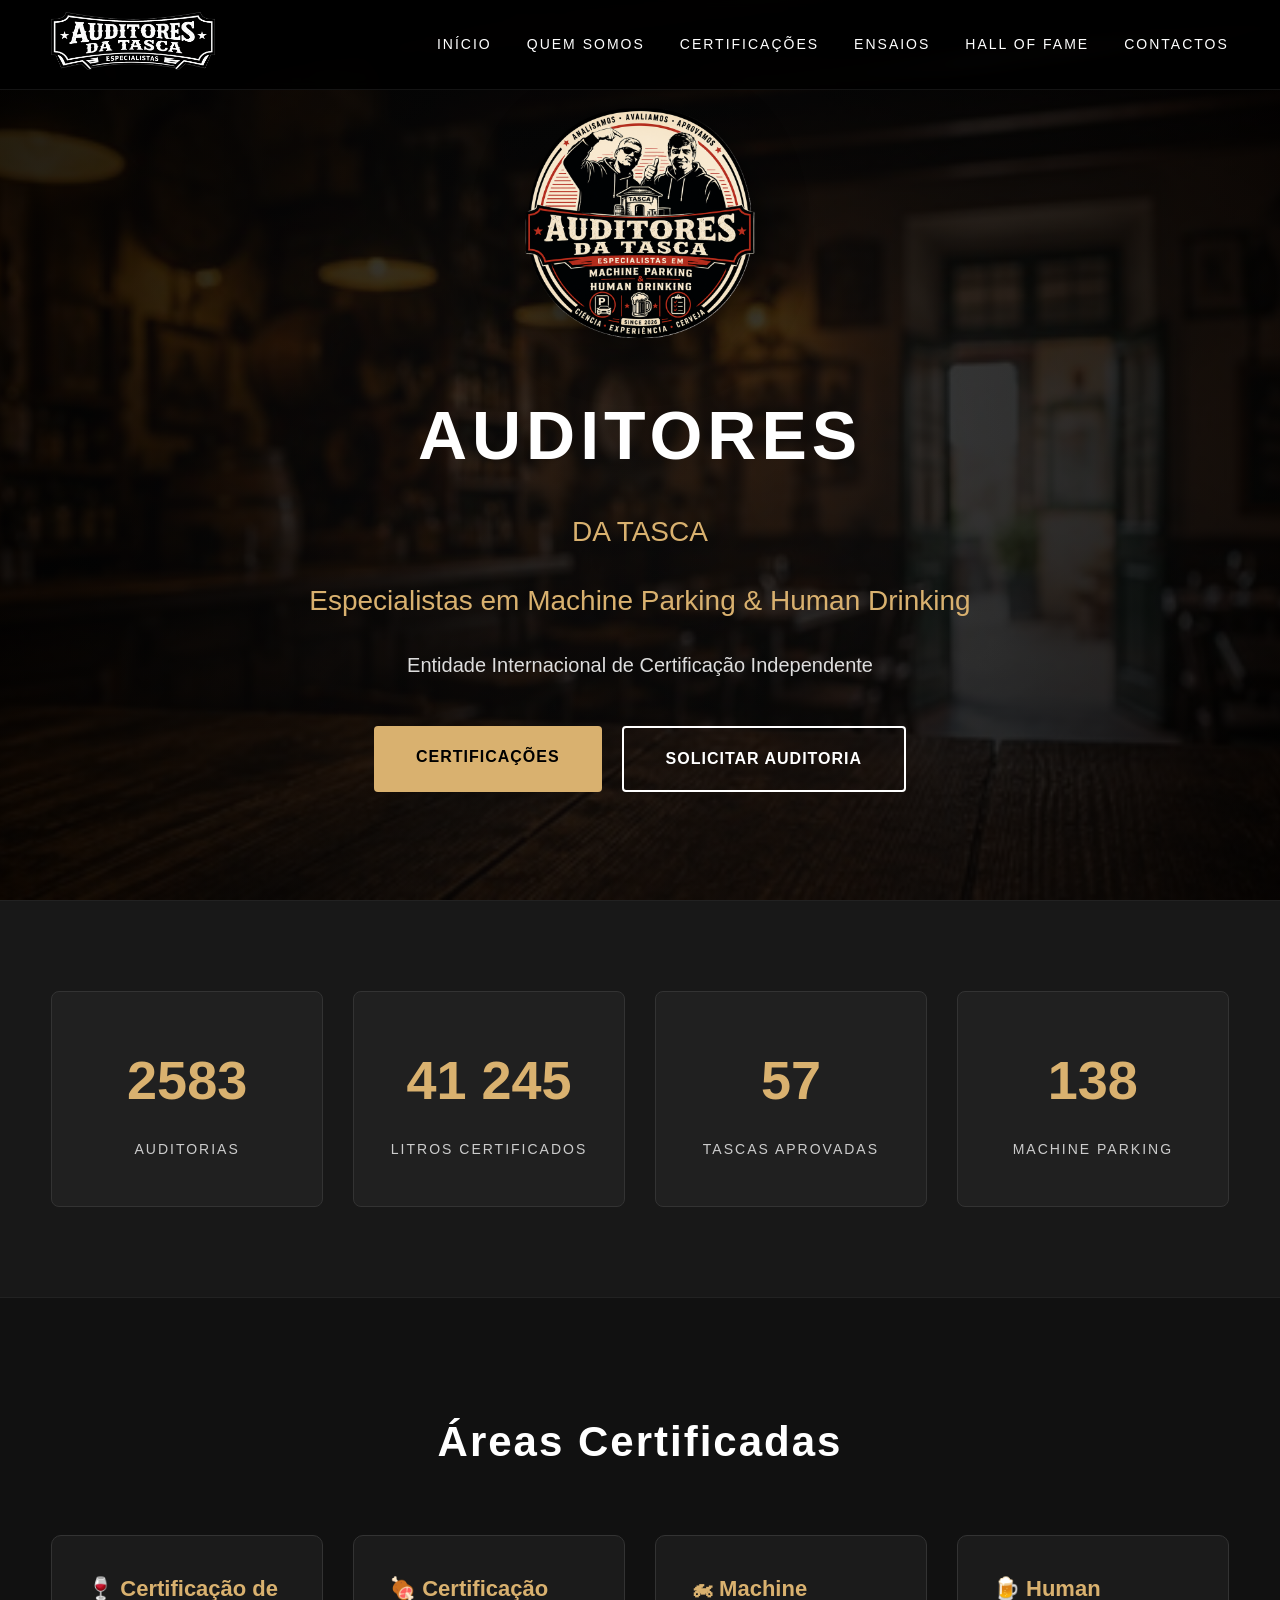
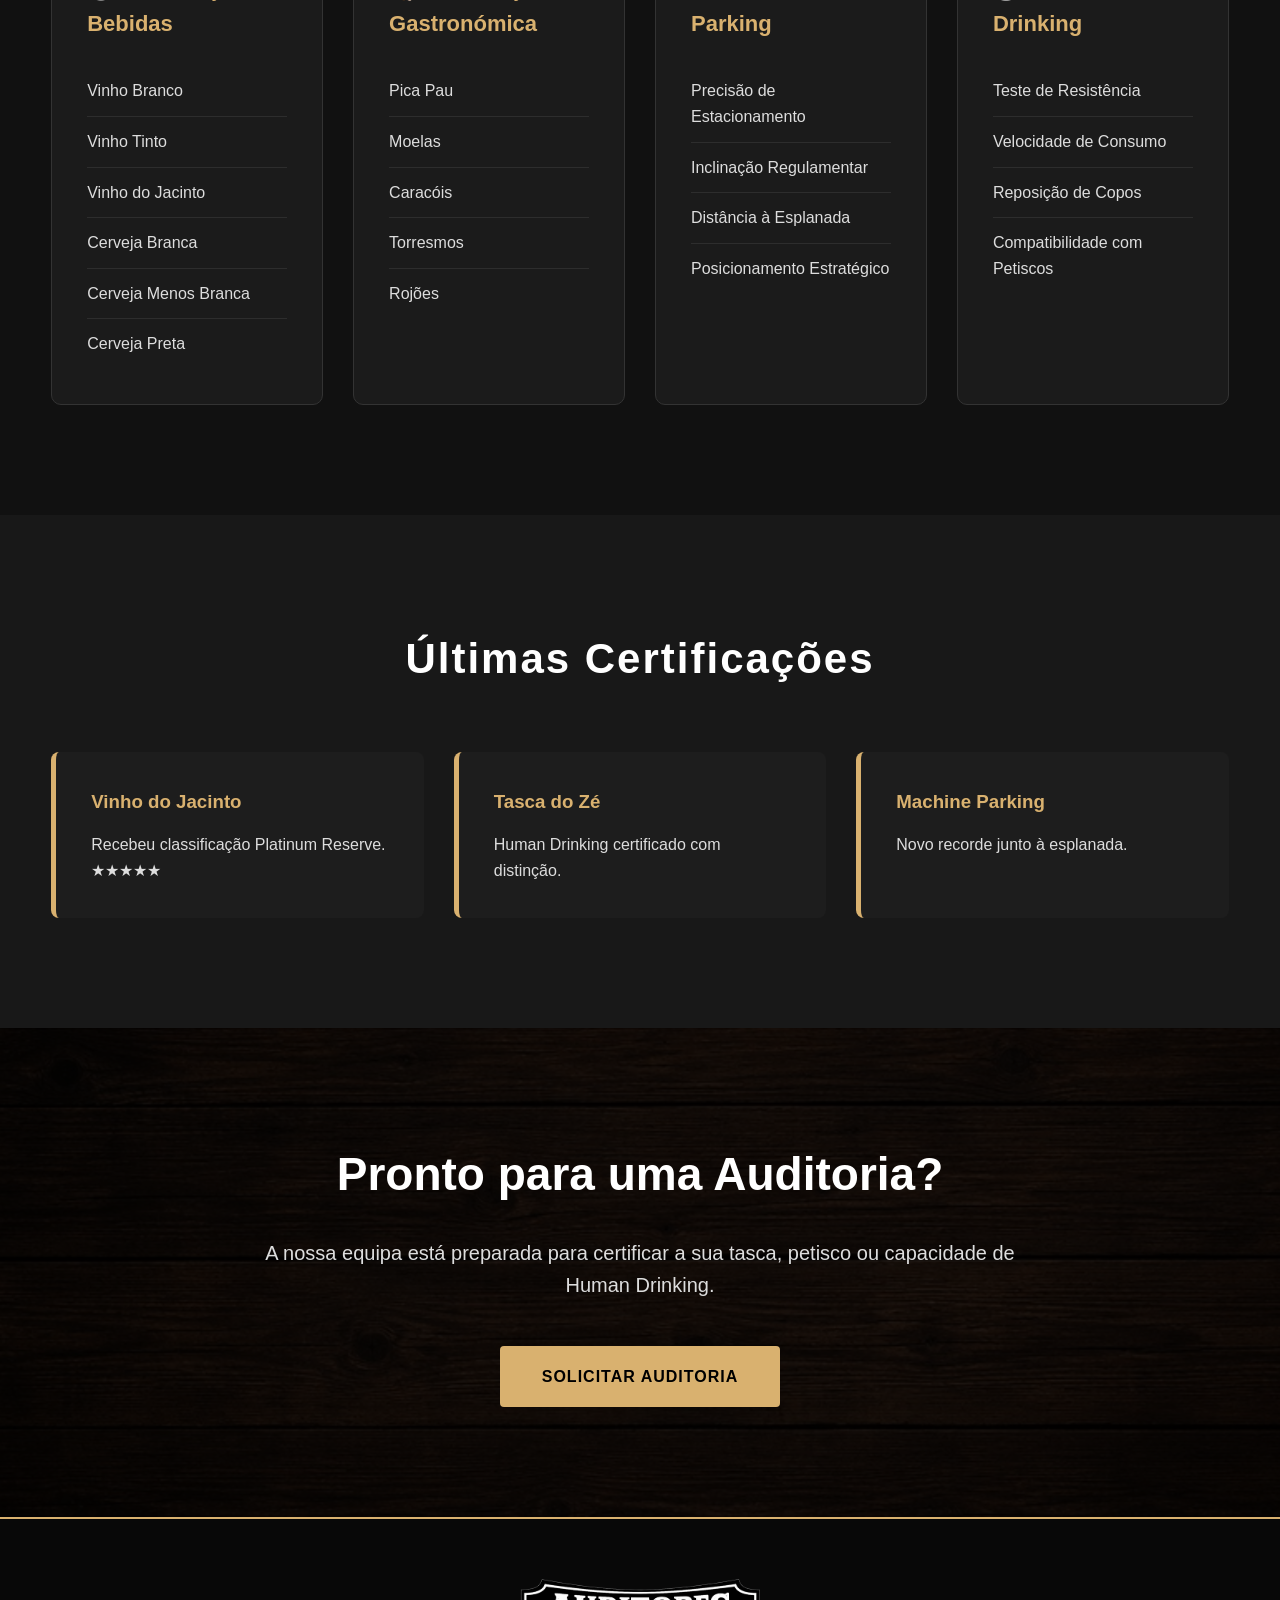
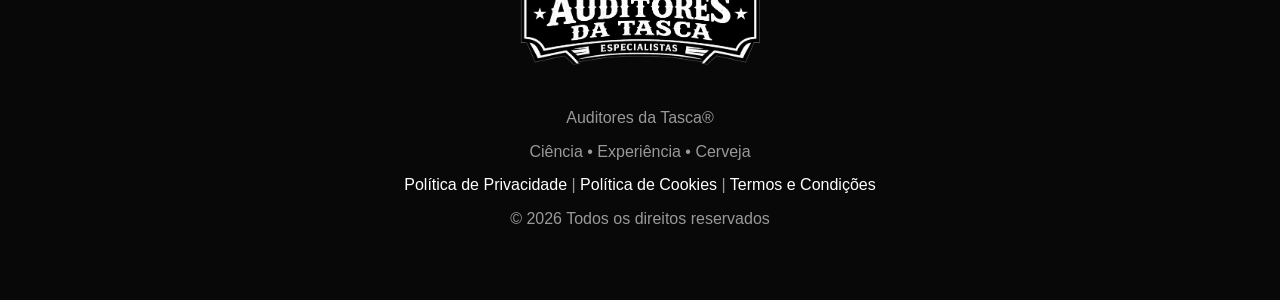
==== index.html @ bfa21367 "Update index.html" ====
<!DOCTYPE html>
<html lang="pt-PT">

<head>

    <meta charset="UTF-8">
    <meta name="viewport" content="width=device-width, initial-scale=1.0">

    <title>Auditores da Tasca</title>

    <meta name="description" content="Entidade Internacional de Certificação especializada em Machine Parking e Human Drinking.">
    <link rel="icon" href="favicon.ico" type="image/x-icon">
    <link rel="stylesheet" href="assets/css/style.css">

</head>

<body>

<header>

    <div class="container">

        <a href="index.html" class="brand">
            <img src="assets/img/logo-horizontal.png" alt="Auditores da Tasca">
        </a>

        <nav>

            <a href="index.html">Início</a>
            <a href="quem-somos.html">Quem Somos</a>
            <a href="certificacoes.html">Certificações</a>
            <a href="ensaios.html">Ensaios</a>
            <a href="hall-of-fame.html">Hall of Fame</a>
            <a href="contactos.html">Contactos</a>

        </nav>

    </div>

</header>


<section class="hero">

    <div class="hero-overlay"></div>

    <div class="hero-content">

        <img src="assets/img/logo-circular.png" class="hero-logo" alt="Logo">

        <h1>AUDITORES</h1>
        <h2>DA TASCA</h2>

        <h2>Especialistas em Machine Parking & Human Drinking</h2>

        <p>

            Entidade Internacional de Certificação Independente

        </p>

        <div class="buttons">

            <a href="certificacoes.html" class="btn">
                Certificações
            </a>

            <a href="contactos.html" class="btn btn-outline">
                Solicitar Auditoria
            </a>

        </div>

    </div>

</section>



<section class="stats">

<div class="container">

<div class="stat">

<span class="counter" data-target="18452">0</span>

<p>Auditorias</p>

</div>

<div class="stat">

<span class="counter" data-target="294611">0</span>

<p>Litros Certificados</p>

</div>

<div class="stat">

<span class="counter" data-target="412">0</span>

<p>Tascas Aprovadas</p>

</div>

<div class="stat">

<span class="counter" data-target="987">0</span>

<p>Machine Parking</p>

</div>

</div>

</section>



<section class="section">

<div class="container">

<h2>Áreas Certificadas</h2>

<div class="cards">

<div class="card">

<h3>🍷 Certificação de Bebidas</h3>

<ul>

<li>Vinho Branco</li>
<li>Vinho Tinto</li>
<li>Vinho do Jacinto</li>
<li>Cerveja Branca</li>
<li>Cerveja Menos Branca</li>
<li>Cerveja Preta</li>

</ul>

</div>

<div class="card">

<h3>🍖 Certificação Gastronómica</h3>

<ul>

<li>Pica Pau</li>
<li>Moelas</li>
<li>Caracóis</li>
<li>Torresmos</li>
<li>Rojões</li>

</ul>

</div>

<div class="card">

<h3>🏍 Machine Parking</h3>

<ul>

<li>Precisão de Estacionamento</li>
<li>Inclinação Regulamentar</li>
<li>Distância à Esplanada</li>
<li>Posicionamento Estratégico</li>

</ul>

</div>

<div class="card">

<h3>🍺 Human Drinking</h3>

<ul>

<li>Teste de Resistência</li>
<li>Velocidade de Consumo</li>
<li>Reposição de Copos</li>
<li>Compatibilidade com Petiscos</li>

</ul>

</div>

</div>

</div>

</section>



<section class="section dark">

<div class="container">

<h2>Últimas Certificações</h2>

<div class="news">

<div>

<h3>Vinho do Jacinto</h3>

<p>

Recebeu classificação Platinum Reserve.

★★★★★

</p>

</div>

<div>

<h3>Tasca do Zé</h3>

<p>

Human Drinking certificado com distinção.

</p>

</div>

<div>

<h3>Machine Parking</h3>

<p>

Novo recorde junto à esplanada.

</p>

</div>

</div>

</div>

</section>



<section class="cta">

<div class="container">

<h2>

Pronto para uma Auditoria?

</h2>

<p>

A nossa equipa está preparada para certificar a sua tasca, petisco ou capacidade de Human Drinking.

</p>

<a href="contactos.html" class="btn">

Solicitar Auditoria

</a>

</div>

</section>



<footer>

<div class="container">

<img src="assets/img/logo-horizontal.png" alt="Logo">

<p>

Auditores da Tasca®

</p>

<p>

Ciência • Experiência • Cerveja

</p>

<p>
<a href="privacidade.html">Política de Privacidade</a> |
<a href="cookies.html">Política de Cookies</a> |
<a href="termos.html">Termos e Condições</a>
</p>
    
<p>

© 2026 Todos os direitos reservados

</p>

</div>

</footer>
    


<script src="assets/js/main.js"></script>

</body>

</html>
---- assets/css/style.css ----
/* =====================================================
   AUDITORES DA TASCA
   STYLE.CSS
===================================================== */

/* ---------- RESET ---------- */

*{
    margin:0;
    padding:0;
    box-sizing:border-box;
}

html{
    scroll-behavior:smooth;
}

body{

    font-family:Arial, Helvetica, sans-serif;

    background:#111;

    color:#ffffff;

    line-height:1.6;

    overflow-x:hidden;

}

/* ---------- CORES ---------- */

:root{

    --black:#0f0f0f;
    --black2:#181818;
    --black3:#222;

    --white:#ffffff;

    --gold:#d9b16f;

    --grey:#999;

    --border:#333;

}

/* ---------- CONTAINER ---------- */

.container{

    width:92%;

    max-width:1350px;

    margin:auto;

}

/* ---------- LINKS ---------- */

a{

    color:white;

    text-decoration:none;

}

/* ---------- HEADER ---------- */

header{

    position:fixed;

    top:0;

    left:0;

    width:100%;

    height:90px;

    z-index:999;

    background:rgba(0,0,0,.88);

    backdrop-filter:blur(6px);

    border-bottom:1px solid rgba(255,255,255,.08);

    transition:.35s;

}

header.scrolled{

    background:#000;

    height:78px;

    box-shadow:0 10px 30px rgba(0,0,0,.45);

}

header .container{

    display:flex;

    justify-content:space-between;

    align-items:center;

    height:100%;

}

/* ---------- LOGO ---------- */

.brand img{

    height:58px;

    transition:.3s;

}

.brand img:hover{

    transform:scale(1.03);

}

/* ---------- MENU ---------- */

nav{

    display:flex;

    gap:35px;

}

nav a{

    font-size:14px;

    letter-spacing:2px;

    text-transform:uppercase;

    color:white;

    transition:.3s;

    position:relative;

}

nav a::after{

    content:"";

    position:absolute;

    bottom:-8px;

    left:0;

    width:0;

    height:2px;

    background:var(--gold);

    transition:.3s;

}

nav a:hover{

    color:var(--gold);

}

nav a:hover::after{

    width:100%;

}

/* ---------- HERO ---------- */

.hero{

    position:relative;

    height:100vh;

    display:flex;

    justify-content:center;

    align-items:center;

    text-align:center;

    background:

    linear-gradient(rgba(0,0,0,.75),rgba(0,0,0,.80)),

    url("../img/hero.jpg");

    background-size:cover;

    background-position:center;

}

.hero-overlay{

    position:absolute;

    inset:0;

    background:

    radial-gradient(circle at center,

    rgba(255,255,255,.04),

    rgba(0,0,0,.45));

}

.hero-content{

    position:relative;

    z-index:5;

    width:90%;

    max-width:900px;

}

.hero-logo{

    width:230px;

    margin-bottom:35px;

    filter:drop-shadow(0 10px 25px rgba(0,0,0,.5));

}

.hero h1{

    font-size:68px;

    font-weight:900;

    letter-spacing:5px;

    margin-bottom:20px;

}

.hero h2{

    color:var(--gold);

    font-weight:300;

    font-size:28px;

    margin-bottom:25px;

}

.hero p{

    color:#ddd;

    font-size:20px;

    margin-bottom:45px;

}

/* ---------- BOTÕES ---------- */

.buttons{

    display:flex;

    justify-content:center;

    gap:20px;

    flex-wrap:wrap;

}

.btn{

    display:inline-block;

    padding:18px 42px;

    border-radius:4px;

    background:var(--gold);

    color:black;

    font-weight:bold;

    letter-spacing:1px;

    text-transform:uppercase;

    transition:.3s;

}

.btn:hover{

    transform:translateY(-4px);

    box-shadow:0 12px 25px rgba(0,0,0,.35);

}

.btn-outline{

    background:transparent;

    color:white;

    border:2px solid white;

}

.btn-outline:hover{

    background:white;

    color:black;

}

/* ---------- SECÇÕES ---------- */

.section{

    padding:110px 0;

}

.section h2{

    text-align:center;

    font-size:42px;

    margin-bottom:60px;

    letter-spacing:2px;

}

.dark{

    background:var(--black2);

}
/* =====================================================
   ESTATÍSTICAS
===================================================== */

.stats{

    background:#181818;

    padding:90px 0;

    border-top:1px solid #222;

    border-bottom:1px solid #222;

}

.stats .container{

    display:grid;

    grid-template-columns:repeat(4,1fr);

    gap:30px;

}

.stat{

    background:#202020;

    border:1px solid #333;

    padding:45px 20px;

    text-align:center;

    border-radius:8px;

    transition:.35s;

}

.stat:hover{

    transform:translateY(-8px);

    border-color:var(--gold);

    box-shadow:0 15px 35px rgba(0,0,0,.35);

}

.counter{

    display:block;

    font-size:54px;

    font-weight:bold;

    color:var(--gold);

    margin-bottom:15px;

}

.stat p{

    text-transform:uppercase;

    letter-spacing:2px;

    color:#ccc;

    font-size:14px;

}

/* =====================================================
   CARDS
===================================================== */

.cards{

    display:grid;

    grid-template-columns:repeat(4,1fr);

    gap:30px;

}

.card{

    background:#1b1b1b;

    border:1px solid #333;

    border-radius:10px;

    padding:35px;

    transition:.35s;

}

.card:hover{

    transform:translateY(-10px);

    border-color:var(--gold);

    box-shadow:0 20px 40px rgba(0,0,0,.4);

}

.card h3{

    color:var(--gold);

    margin-bottom:25px;

    font-size:22px;

}

.card ul{

    list-style:none;

}

.card li{

    padding:12px 0;

    border-bottom:1px solid #2d2d2d;

    color:#ddd;

}

.card li:last-child{

    border:none;

}

/* =====================================================
   NOTÍCIAS
===================================================== */

.news{

    display:grid;

    grid-template-columns:repeat(3,1fr);

    gap:30px;

}

.news div{

    background:#1d1d1d;

    padding:35px;

    border-left:5px solid var(--gold);

    border-radius:8px;

    transition:.35s;

}

.news div:hover{

    transform:translateY(-8px);

    background:#242424;

}

.news h3{

    margin-bottom:15px;

    color:var(--gold);

}

.news p{

    color:#ddd;

}

/* =====================================================
   CTA
===================================================== */

.cta{

    padding:110px 0;

    text-align:center;

    background:

    linear-gradient(rgba(0,0,0,.82),rgba(0,0,0,.82)),

    url("../img/wood.jpg");

    background-size:cover;

    background-position:center;

}

.cta h2{

    font-size:46px;

    margin-bottom:25px;

}

.cta p{

    max-width:750px;

    margin:auto;

    margin-bottom:45px;

    color:#ddd;

    font-size:20px;

}

/* =====================================================
   FOOTER
===================================================== */

footer{

    background:#080808;

    border-top:2px solid var(--gold);

    padding:60px 0;

    text-align:center;

}

footer img{

    width:240px;

    margin-bottom:25px;

}

footer p{

    color:#999;

    margin:8px 0;

}

/* =====================================================
   PEQUENAS ANIMAÇÕES
===================================================== */

.card,
.stat,
.news div{

    opacity:0;

    transform:translateY(40px);

    transition:all .8s ease;

}

.card.show,
.stat.show,
.news div.show{

    opacity:1;

    transform:translateY(0);

}
/* =====================================================
   RESPONSIVE
===================================================== */

@media (max-width:1200px){

.cards{

grid-template-columns:repeat(2,1fr);

}

.news{

grid-template-columns:repeat(2,1fr);

}

.stats .container{

grid-template-columns:repeat(2,1fr);

}

.hero h1{

font-size:54px;

}

}

@media (max-width:900px){

header{

height:80px;

}

header .container{

flex-direction:column;

justify-content:center;

padding:15px 0;

}

nav{

margin-top:15px;

gap:18px;

flex-wrap:wrap;

justify-content:center;

}

.hero{

padding:120px 20px 80px;

height:auto;

min-height:100vh;

}

.hero-logo{

width:180px;

}

.hero h1{

font-size:42px;

letter-spacing:2px;

}

.hero h2{

font-size:20px;

}

.hero p{

font-size:18px;

}

.section{

padding:70px 0;

}

.section h2{

font-size:32px;

}

}

@media (max-width:700px){

.cards{

grid-template-columns:1fr;

}

.news{

grid-template-columns:1fr;

}

.stats .container{

grid-template-columns:1fr;

}

.buttons{

flex-direction:column;

align-items:center;

}

.btn{

width:280px;

text-align:center;

}

footer img{

width:180px;

}

}

@media (max-width:500px){

.hero-logo{

width:150px;

}

.hero h1{

font-size:34px;

}

.hero h2{

font-size:18px;

}

.hero p{

font-size:16px;

}

nav a{

font-size:12px;

letter-spacing:1px;

}

}

/* =====================================================
   SCROLLBAR
===================================================== */

::-webkit-scrollbar{

width:10px;

}

::-webkit-scrollbar-track{

background:#111;

}

::-webkit-scrollbar-thumb{

background:var(--gold);

border-radius:20px;

}

/* =====================================================
   SELEÇÃO DE TEXTO
===================================================== */

::selection{

background:var(--gold);

color:#000;

}

/* =====================================================
   BOTÃO VOLTAR AO TOPO
===================================================== */

#backToTop{

position:fixed;

right:25px;

bottom:25px;

width:55px;

height:55px;

border:none;

border-radius:50%;

background:var(--gold);

color:#000;

font-size:22px;

cursor:pointer;

display:none;

z-index:9999;

transition:.3s;

}

#backToTop:hover{

transform:translateY(-5px);

box-shadow:0 10px 25px rgba(0,0,0,.4);

}

#backToTop.show{

display:block;

}

/* =====================================================
   TABELAS
===================================================== */

table{

width:100%;

border-collapse:collapse;

margin-top:30px;

}

table th{

background:var(--gold);

color:#000;

padding:15px;

text-transform:uppercase;

}

table td{

padding:15px;

border-bottom:1px solid #333;

background:#1a1a1a;

}

table tr:hover td{

background:#222;

}

/* =====================================================
   BADGES
===================================================== */

.badge{

display:inline-block;

padding:6px 12px;

border-radius:20px;

background:var(--gold);

color:#000;

font-size:12px;

font-weight:bold;

text-transform:uppercase;

letter-spacing:1px;

}

/* =====================================================
   HALL OF FAME
===================================================== */

.member{

background:#1c1c1c;

border:1px solid #333;

border-radius:10px;

padding:30px;

text-align:center;

transition:.35s;

}

.member:hover{

border-color:var(--gold);

transform:translateY(-8px);

}

.member img{

width:130px;

height:130px;

border-radius:50%;

margin-bottom:20px;

border:3px solid var(--gold);

}

.member h3{

margin-bottom:10px;

color:var(--gold);

}

/* =====================================================
   CERTIFICADOS
===================================================== */

.certificate{

background:#fff;

color:#000;

padding:60px;

border:10px solid #d9b16f;

max-width:900px;

margin:auto;

}

.certificate h1{

font-size:42px;

text-align:center;

margin-bottom:40px;

}

.certificate p{

font-size:18px;

margin:15px 0;

}

.certificate hr{

margin:30px 0;

}

/* =====================================================
   PRINT
===================================================== */

@media print{

header,
footer,
.btn,
#backToTop{

display:none;

}

body{

background:#fff;

}

.certificate{

border:none;

padding:20px;

}

}
form{

max-width:900px;
margin:auto;

}

label{

display:block;
margin-bottom:8px;
font-weight:bold;
color:var(--gold);

}

input,
select,
textarea{

width:100%;
padding:15px;
margin-bottom:20px;

background:#1a1a1a;

border:1px solid #444;

color:white;

border-radius:8px;

font-size:16px;

transition:.3s;

}

input:focus,
select:focus,
textarea:focus{

outline:none;

border-color:var(--gold);

box-shadow:0 0 10px rgba(214,181,107,.3);

}

button{

border:none;

cursor:pointer;

}

/* ===========================
   CONSENTIMENTO RGPD
   =========================== */

.consentimento-rgpd{

margin:25px 0;

padding:15px;

background:#1d1d1d;

border:1px solid #444;

border-left:4px solid var(--gold);

border-radius:8px;

font-size:14px;

line-height:1.6;

}

.consentimento-rgpd label{

display:flex;

align-items:flex-start;

gap:10px;

cursor:pointer;

}

.consentimento-rgpd input{

width:auto;

margin-top:4px;

}

.consentimento-rgpd a{

color:var(--gold);

font-weight:bold;

text-decoration:none;

}

.consentimento-rgpd a:hover{

text-decoration:underline;

}
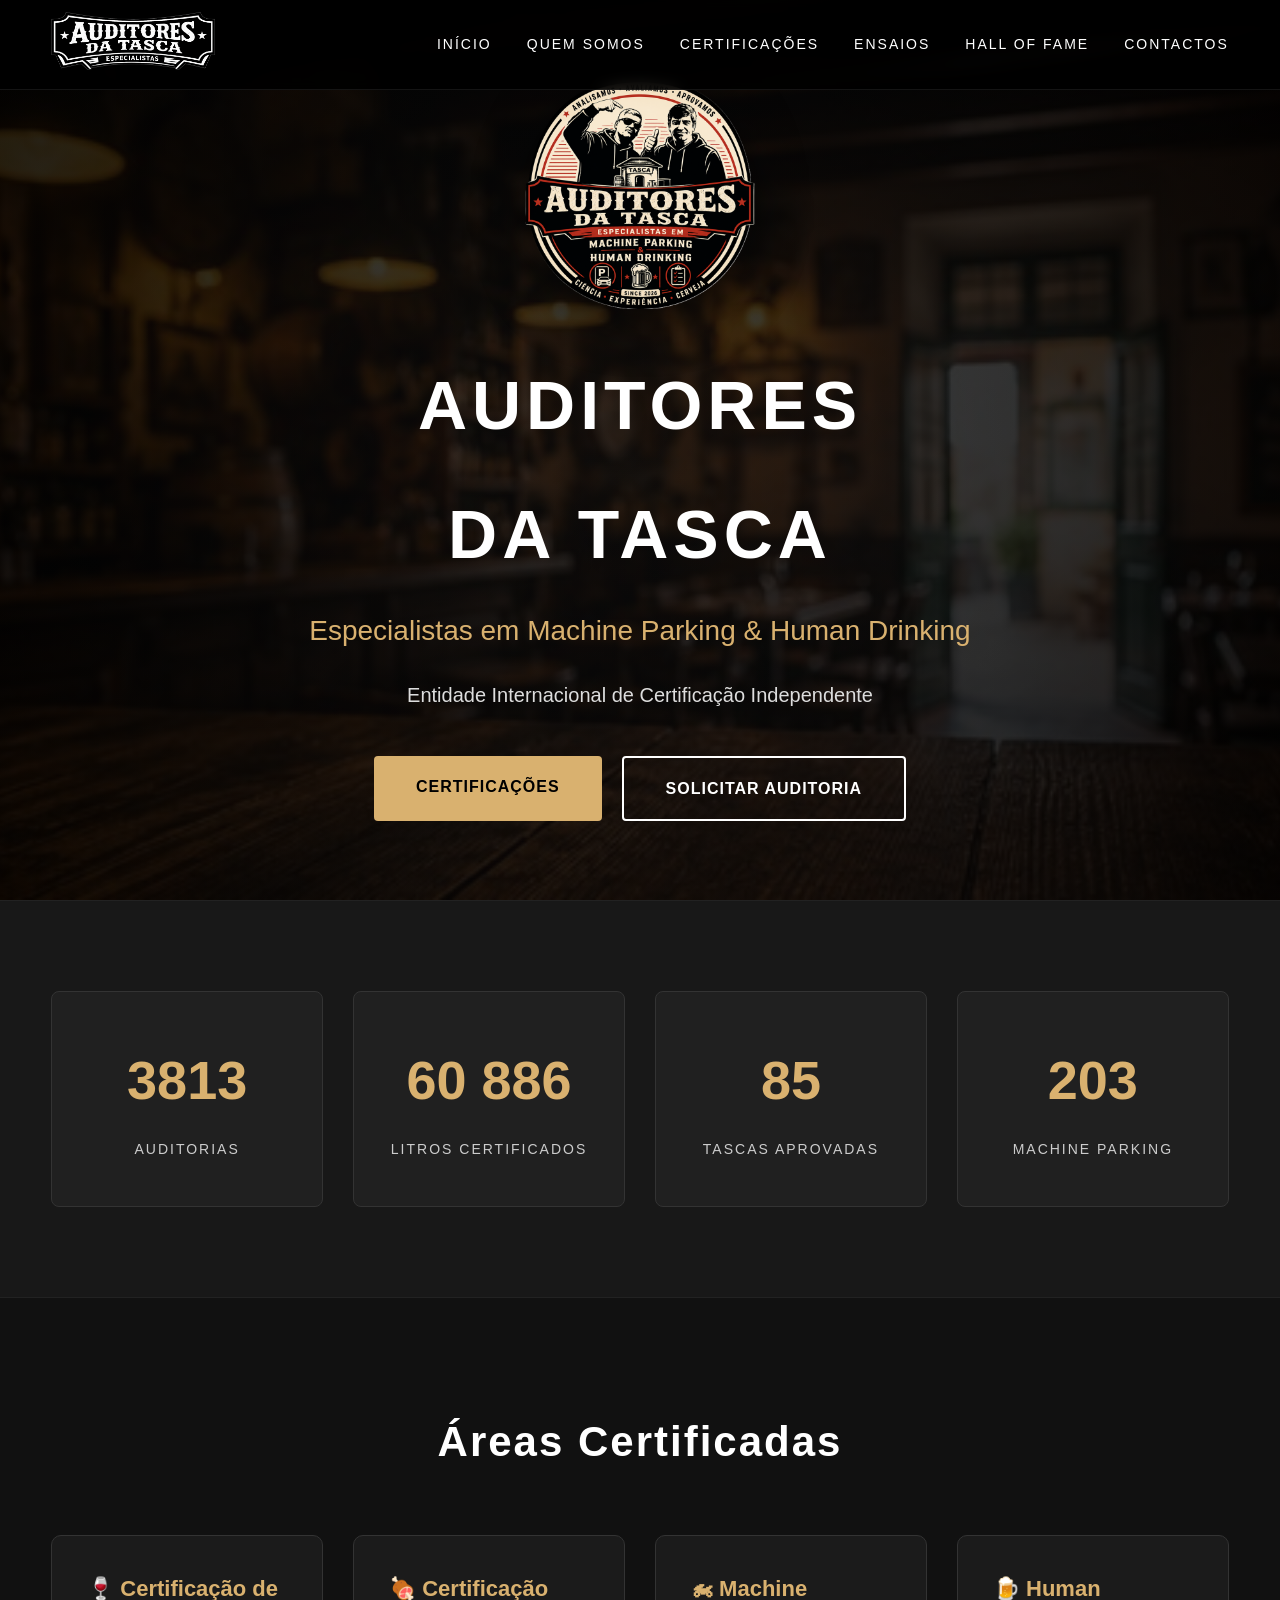
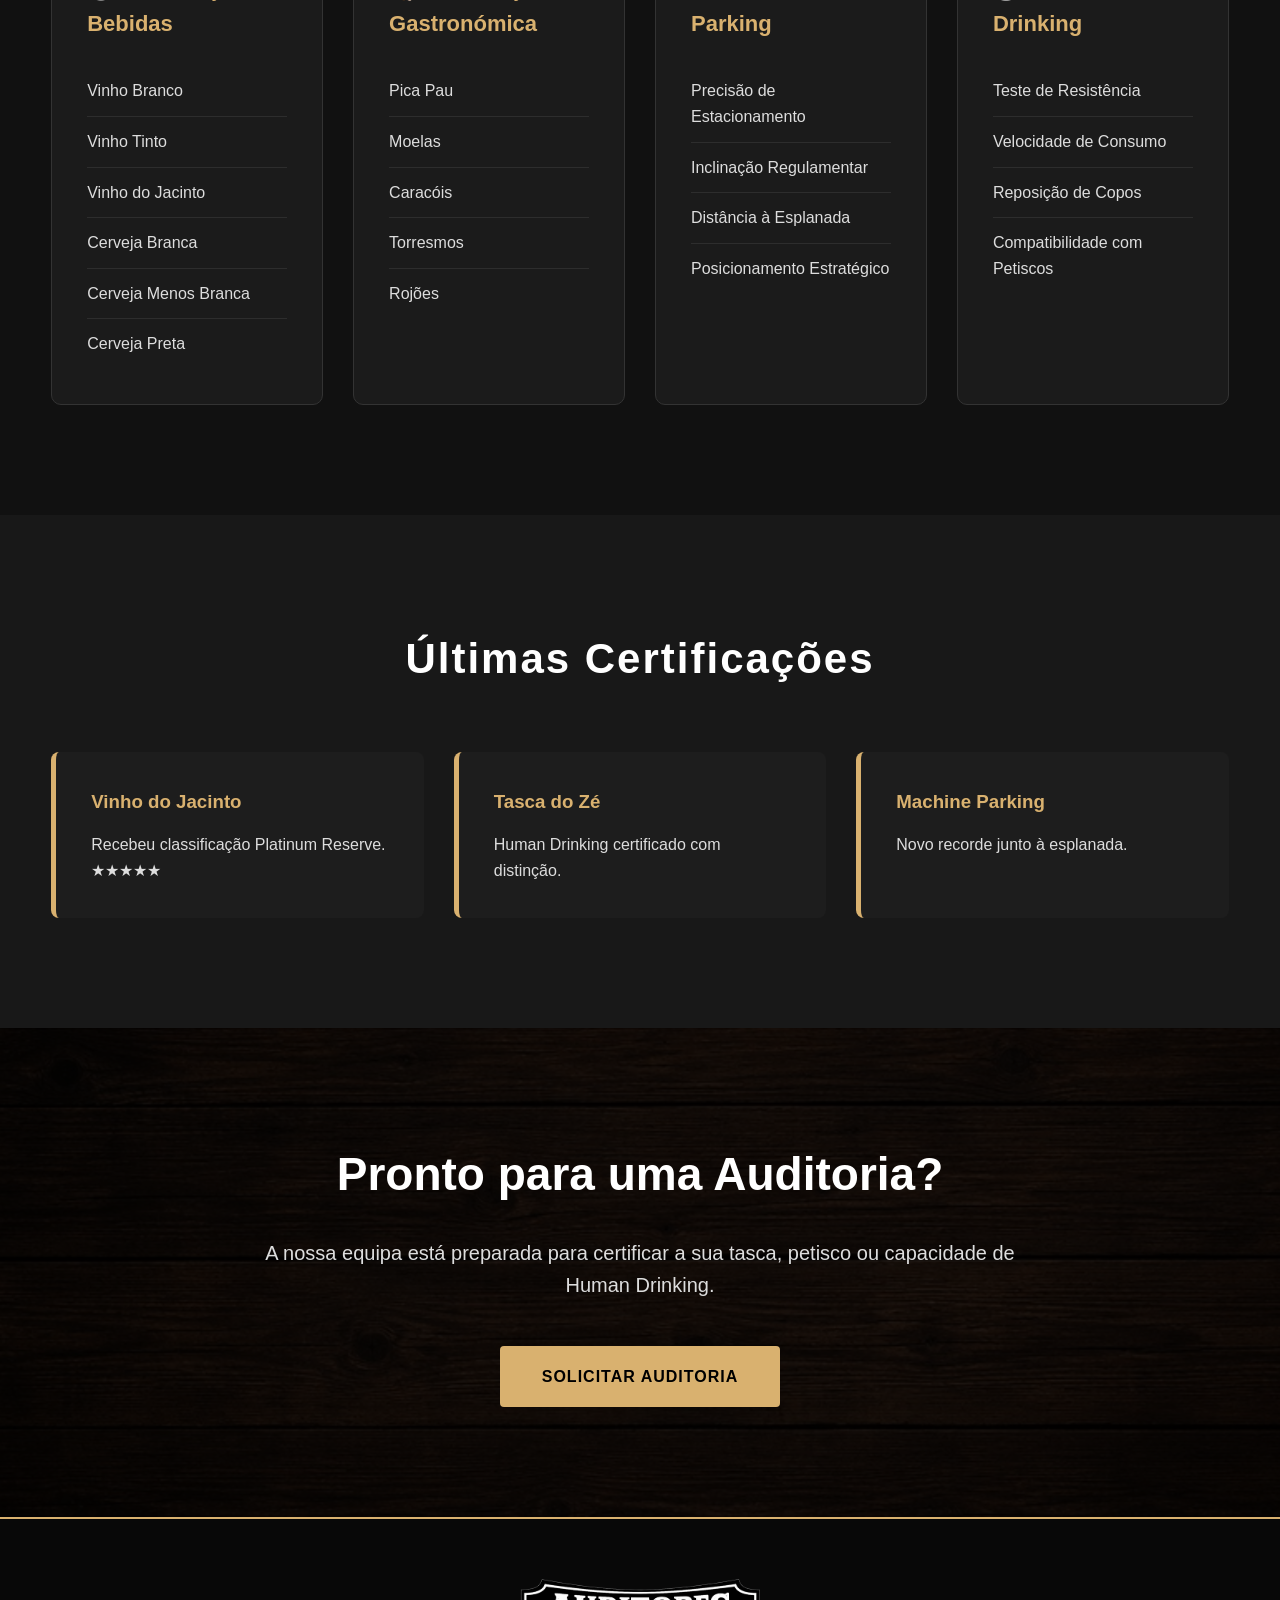
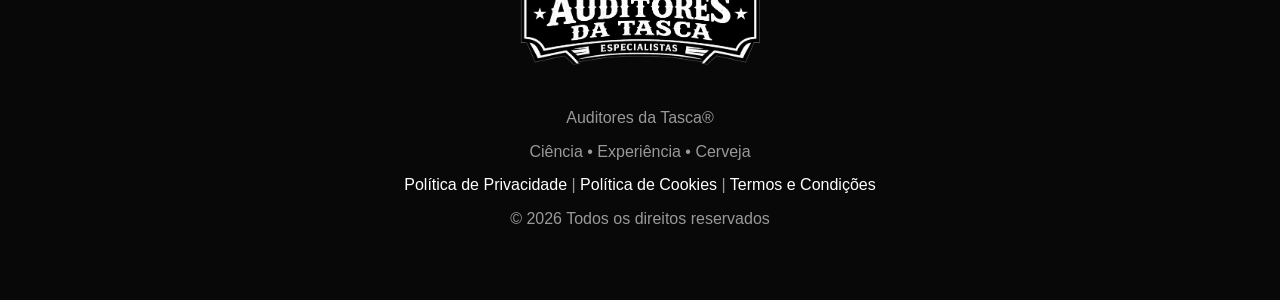
==== commit 24bf042c: "Update index.html" ====
--- a/index.html
+++ b/index.html
@@ -49,7 +49,7 @@
         <img src="assets/img/logo-circular.png" class="hero-logo" alt="Logo">
 
         <h1>AUDITORES</h1>
-        <h2>DA TASCA</h2>
+        <h1>DA TASCA</h1>
 
         <h2>Especialistas em Machine Parking & Human Drinking</h2>
 
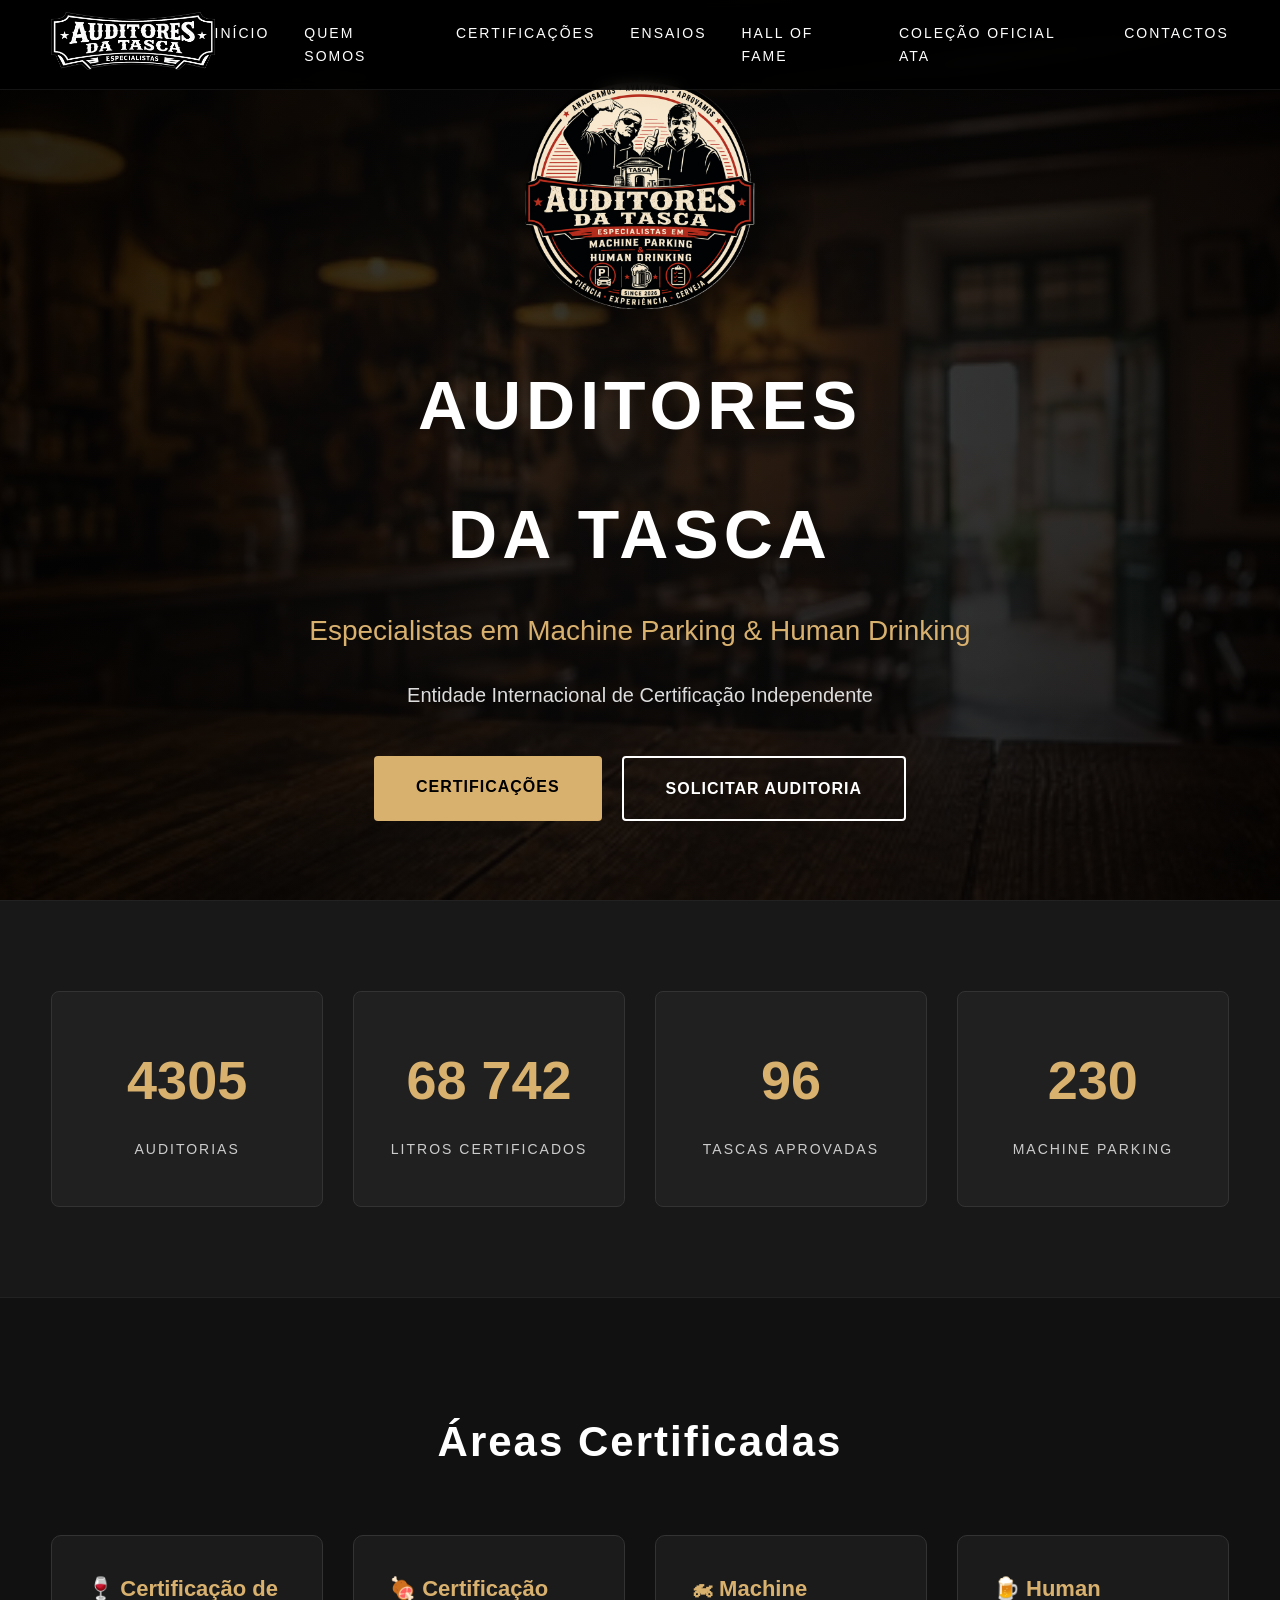
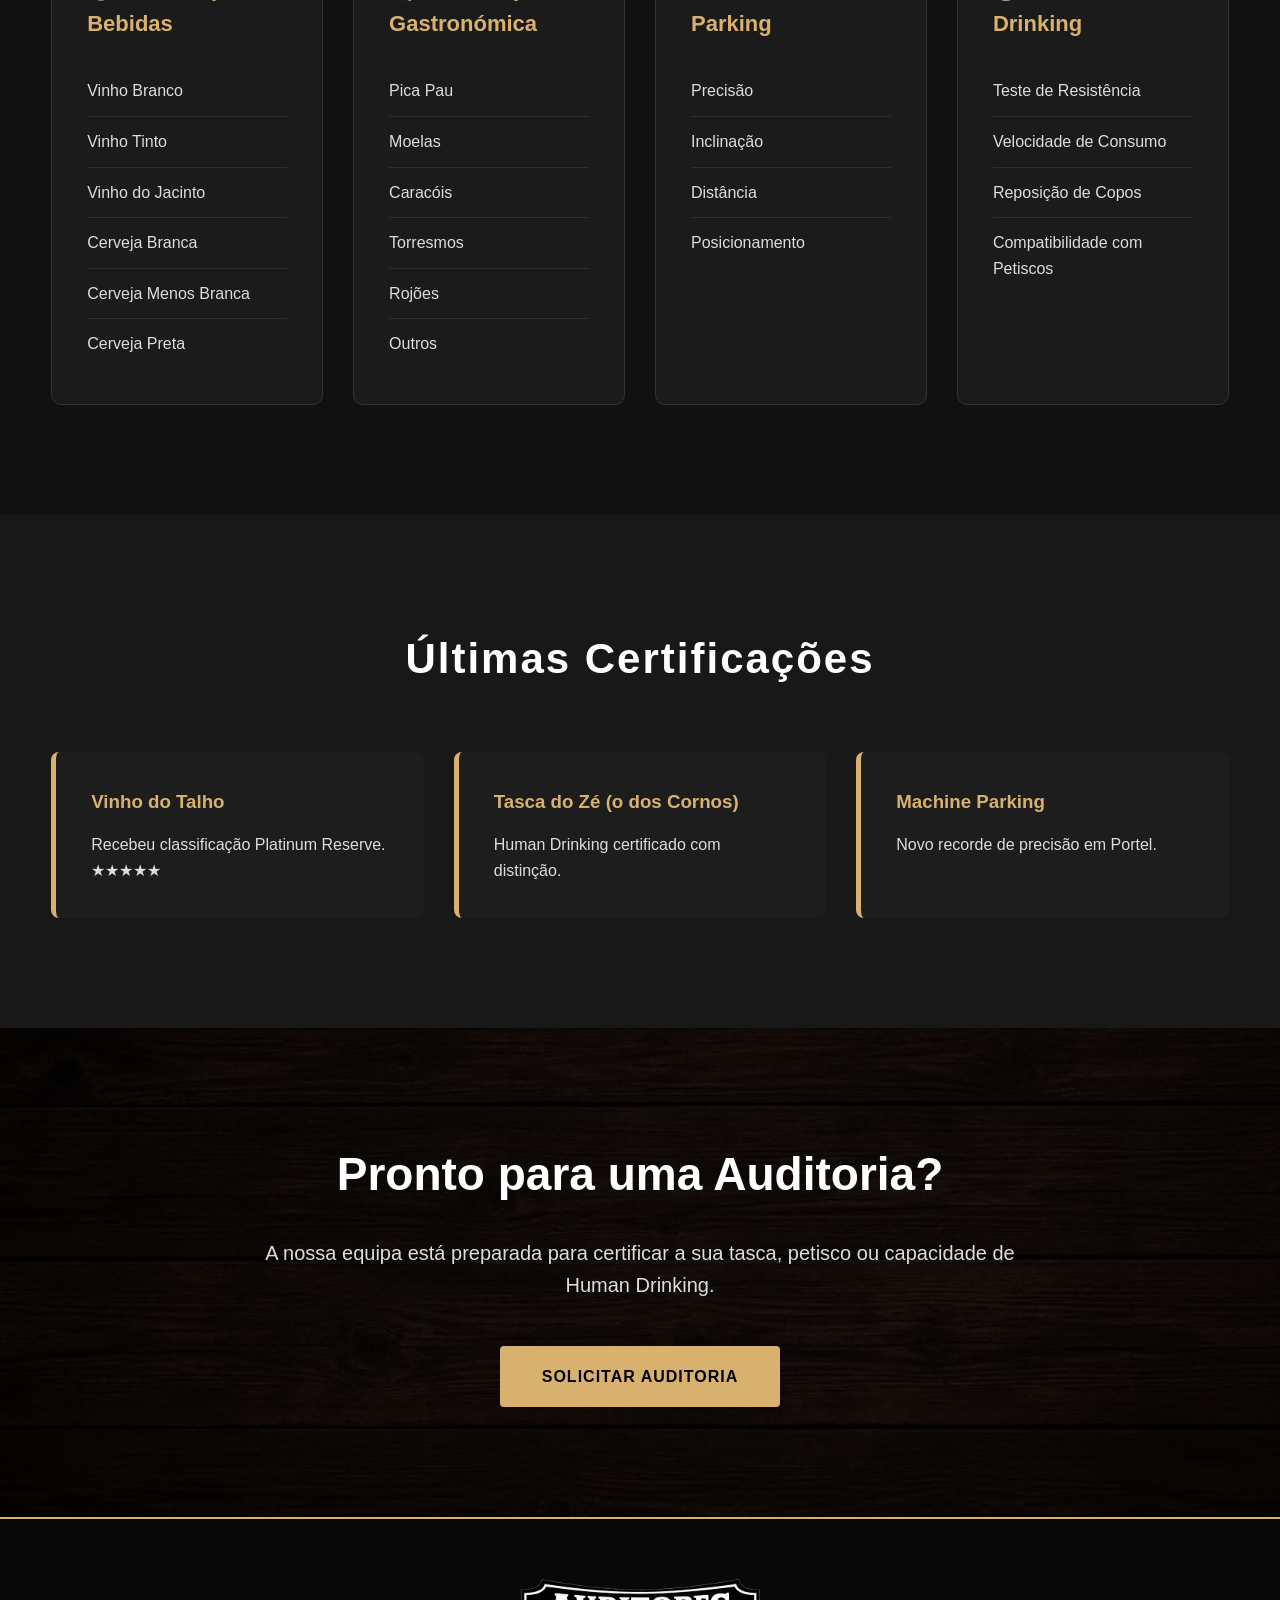
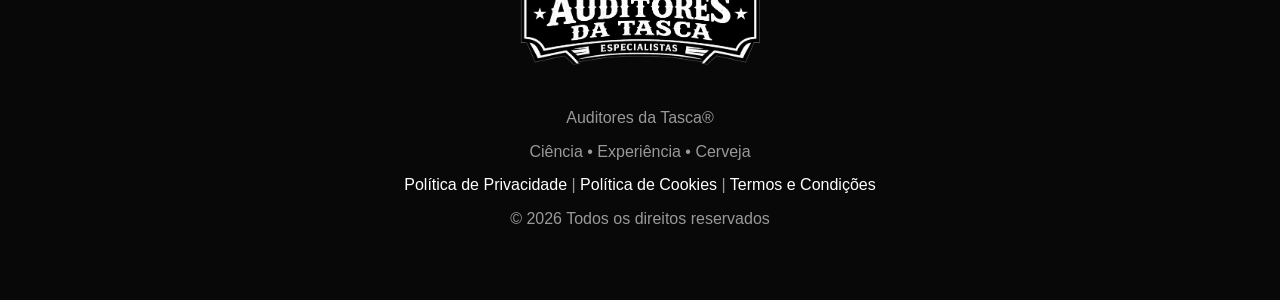
==== commit 25501bd5: "Update index.html" ====
--- a/index.html
+++ b/index.html
@@ -31,7 +31,8 @@
             <a href="certificacoes.html">Certificações</a>
             <a href="ensaios.html">Ensaios</a>
             <a href="hall-of-fame.html">Hall of Fame</a>
-            <a href="contactos.html">Contactos</a>
+            <a href=" merchandising.html">Coleção Oficial ATA</a>
+             <a href="contactos.html">Contactos</a>
 
         </nav>
 
@@ -155,6 +156,7 @@
 <li>Caracóis</li>
 <li>Torresmos</li>
 <li>Rojões</li>
+<li>Outros</li>
 
 </ul>
 
@@ -166,10 +168,10 @@
 
 <ul>
 
-<li>Precisão de Estacionamento</li>
-<li>Inclinação Regulamentar</li>
-<li>Distância à Esplanada</li>
-<li>Posicionamento Estratégico</li>
+<li>Precisão</li>
+<li>Inclinação</li>
+<li>Distância</li>
+<li>Posicionamento</li>
 
 </ul>
 
@@ -208,7 +210,7 @@
 
 <div>
 
-<h3>Vinho do Jacinto</h3>
+<h3>Vinho do Talho</h3>
 
 <p>
 
@@ -222,7 +224,7 @@
 
 <div>
 
-<h3>Tasca do Zé</h3>
+<h3>Tasca do Zé (o dos Cornos)</h3>
 
 <p>
 
@@ -238,7 +240,7 @@
 
 <p>
 
-Novo recorde junto à esplanada.
+Novo recorde de precisão em Portel.
 
 </p>
 
--- a/assets/css/style.css
+++ b/assets/css/style.css
@@ -1264,3 +1264,338 @@
 text-decoration:underline;
 
 }
+/* ==========================================================
+   CERTIFICAÇÕES ATA
+========================================================== */
+
+.certification-card{
+    text-align:center;
+    transition:.35s;
+    border:1px solid rgba(255,255,255,.08);
+}
+
+.certification-card:hover{
+    transform:translateY(-8px);
+    box-shadow:0 15px 35px rgba(0,0,0,.35);
+}
+
+.cert-img{
+    width:160px;
+    height:auto;
+    display:block;
+    margin:0 auto 25px;
+}
+
+.certification-card h3{
+    margin:20px 0 15px;
+}
+
+.certification-card p{
+    margin-bottom:20px;
+}
+
+.certification-card .btn{
+    width:100%;
+}
+
+.cert-panel{
+
+    display:none;
+
+    margin:40px 0;
+
+    padding:35px;
+
+    border-radius:18px;
+
+    background:#181818;
+
+    border:1px solid rgba(255,255,255,.08);
+
+}
+
+.cert-panel.active{
+
+    display:block;
+
+    animation:fadePanel .35s ease;
+
+}
+
+.cert-panel h3{
+
+    color:#d4af37;
+
+    margin-bottom:25px;
+
+}
+
+.cert-panel ul{
+
+    margin:20px 0 20px 20px;
+
+}
+
+.cert-panel li{
+
+    margin-bottom:10px;
+
+}
+
+.cert-panel .btn{
+
+    margin-top:20px;
+
+}
+
+.section-intro{
+
+    max-width:900px;
+
+    margin:0 auto 50px;
+
+    text-align:center;
+
+    color:#bbb;
+
+    line-height:1.8;
+
+}
+
+.cert-table{
+
+    width:100%;
+
+    border-collapse:collapse;
+
+    margin-bottom:70px;
+
+}
+
+.cert-table th{
+
+    background:#d4af37;
+
+    color:#111;
+
+    padding:18px;
+
+}
+
+.cert-table td{
+
+    padding:18px;
+
+    border-bottom:1px solid rgba(255,255,255,.08);
+
+}
+
+.cert-table tr:hover{
+
+    background:rgba(255,255,255,.03);
+
+}
+
+/* Processo */
+
+.process-grid{
+
+    display:grid;
+
+    grid-template-columns:repeat(auto-fit,minmax(230px,1fr));
+
+    gap:30px;
+
+    margin-top:60px;
+
+}
+
+.process-card{
+
+    background:#181818;
+
+    border-radius:18px;
+
+    padding:35px;
+
+    text-align:center;
+
+    transition:.35s;
+
+    border:1px solid rgba(255,255,255,.08);
+
+}
+
+.process-card:hover{
+
+    transform:translateY(-8px);
+
+    box-shadow:0 15px 35px rgba(0,0,0,.35);
+
+}
+
+.process-number{
+
+    width:70px;
+
+    height:70px;
+
+    margin:0 auto 25px;
+
+    border-radius:50%;
+
+    background:#d4af37;
+
+    color:#111;
+
+    font-size:28px;
+
+    font-weight:bold;
+
+    display:flex;
+
+    align-items:center;
+
+    justify-content:center;
+
+}
+
+.process-card h3{
+
+    margin-bottom:15px;
+
+}
+
+.process-card p{
+
+    color:#bbb;
+
+}
+
+@keyframes fadePanel{
+
+from{
+
+opacity:0;
+
+transform:translateY(20px);
+
+}
+
+to{
+
+opacity:1;
+
+transform:translateY(0);
+
+}
+
+}
+
+@media(max-width:768px){
+
+.cert-img{
+
+width:120px;
+
+}
+
+.cert-panel{
+
+padding:25px;
+
+}
+
+}
+/* ==========================================
+   MERCHANDISING
+========================================== */
+
+.coming-icon{
+
+    font-size:70px;
+
+    margin:20px auto;
+
+    text-align:center;
+
+}
+
+.card img{
+
+    width:100%;
+
+    border-radius:12px;
+
+    margin-bottom:20px;
+
+    transition:.35s;
+
+}
+
+.card:hover img{
+
+    transform:scale(1.03);
+
+}
+
+.badge{
+
+    display:inline-block;
+
+    margin-top:15px;
+
+    padding:8px 18px;
+
+    border-radius:25px;
+
+    background:#d4af37;
+
+    color:#111;
+
+    font-size:.85rem;
+
+    font-weight:bold;
+
+}
+/* ==========================================
+LOJA OFICIAL
+========================================== */
+
+.store-placeholder{
+
+max-width:850px;
+
+margin:auto;
+
+text-align:center;
+
+padding:70px 30px;
+
+}
+
+.store-icon{
+
+font-size:100px;
+
+margin-bottom:30px;
+
+}
+
+.store-placeholder h2{
+
+margin-bottom:25px;
+
+}
+
+.store-placeholder p{
+
+margin-bottom:20px;
+
+font-size:18px;
+
+line-height:1.8;
+
+color:#bbb;
+
+}
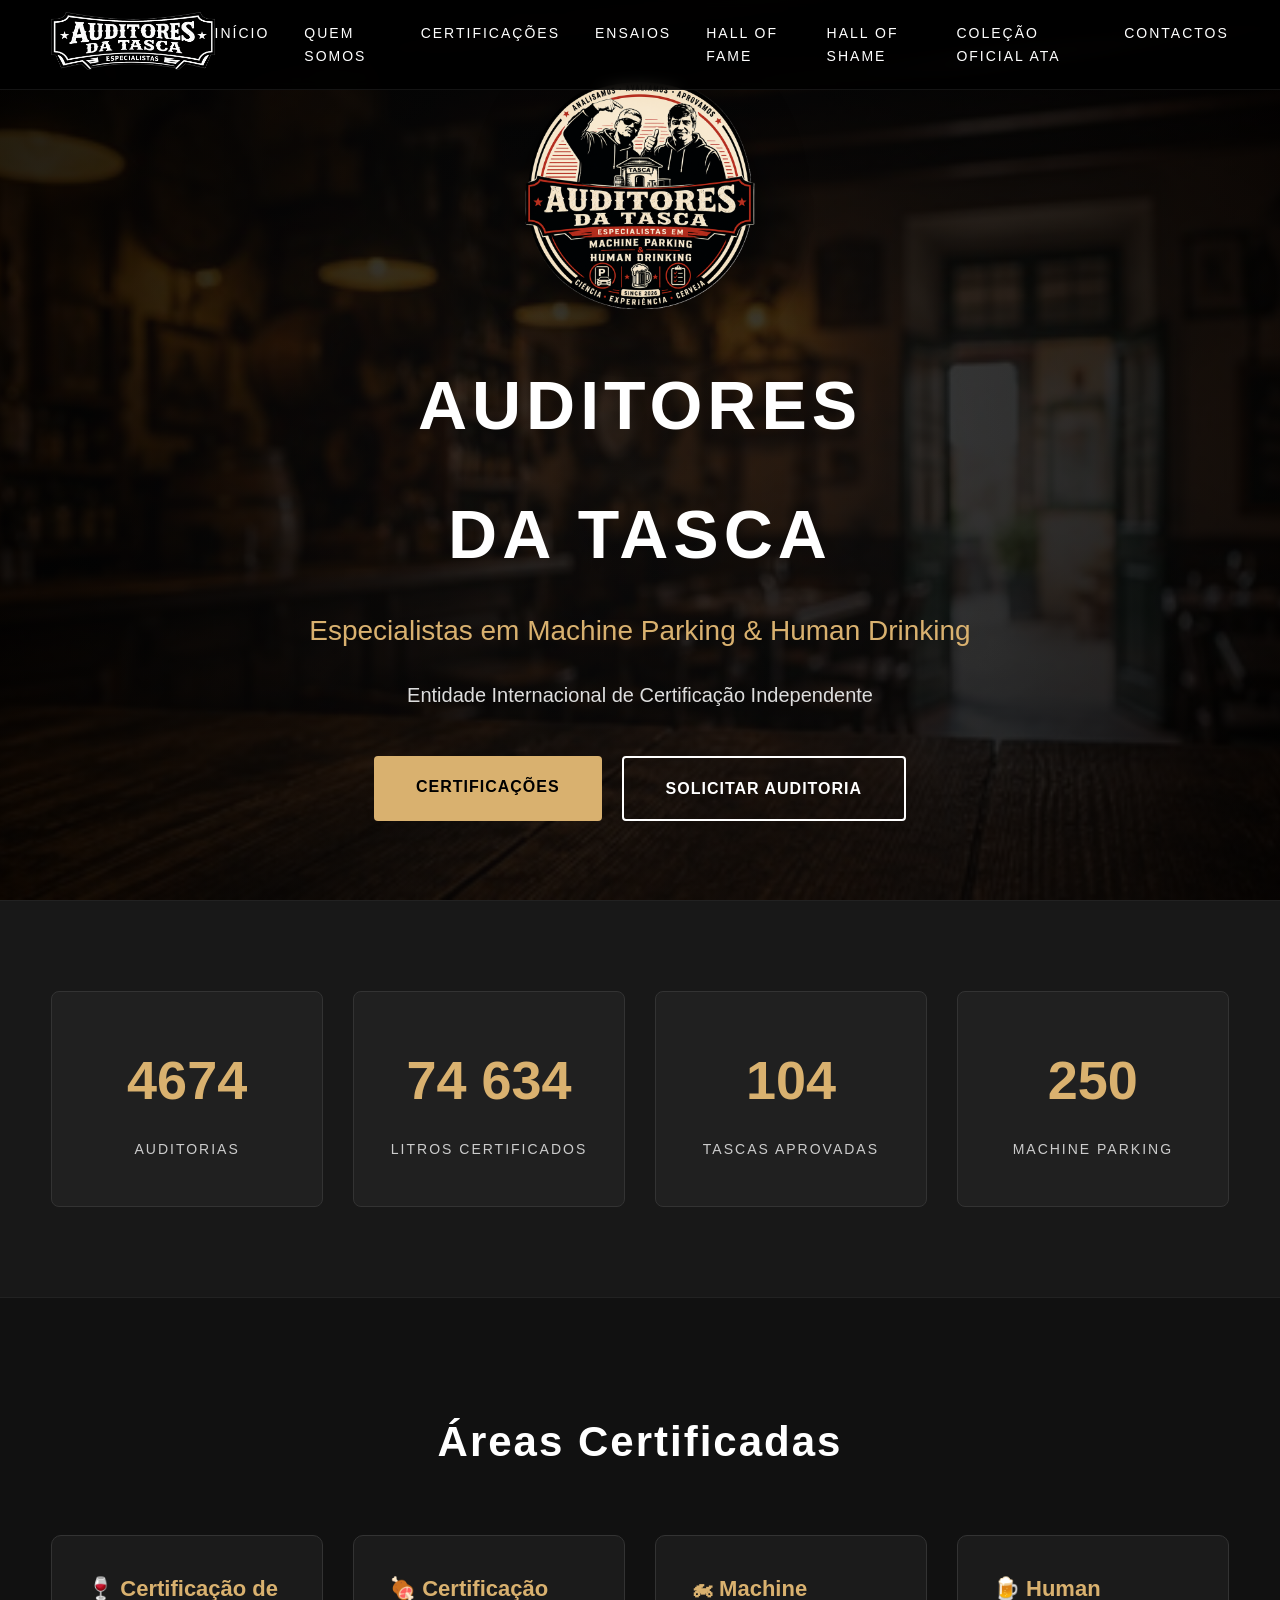
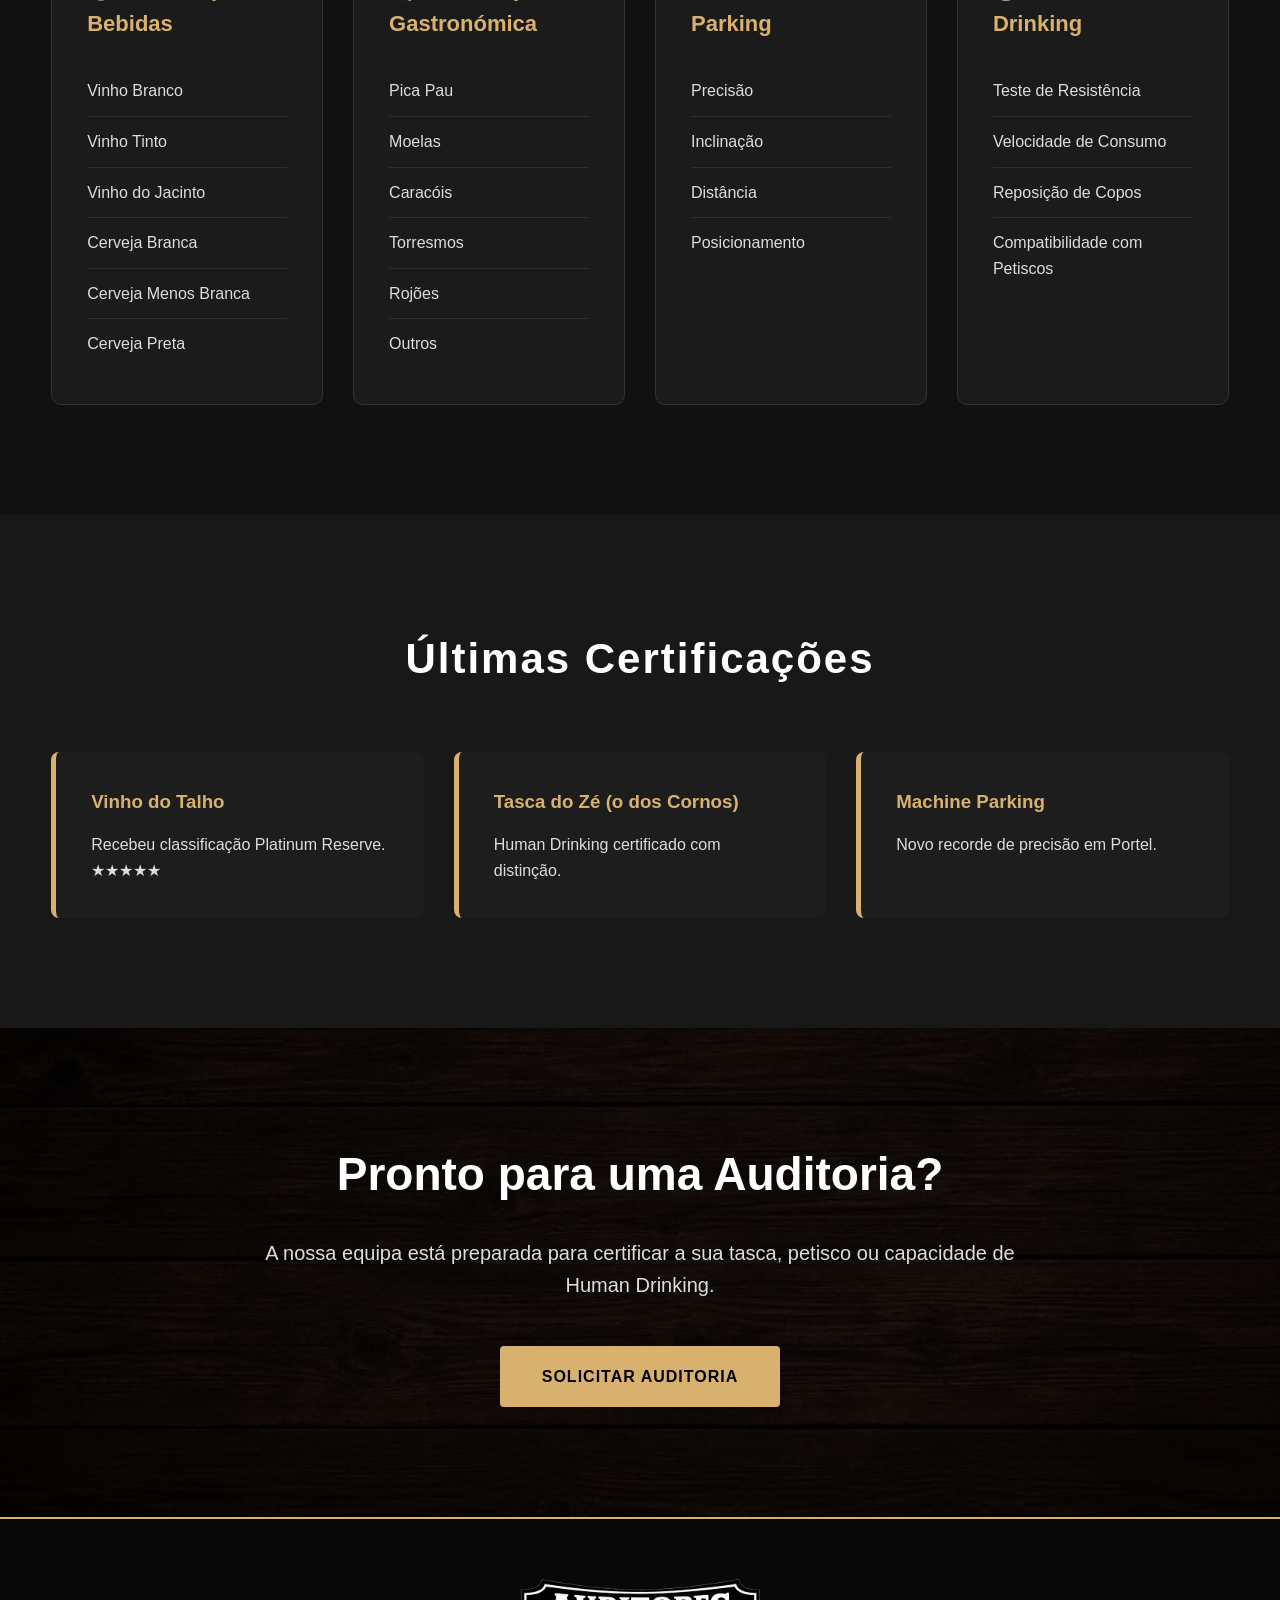
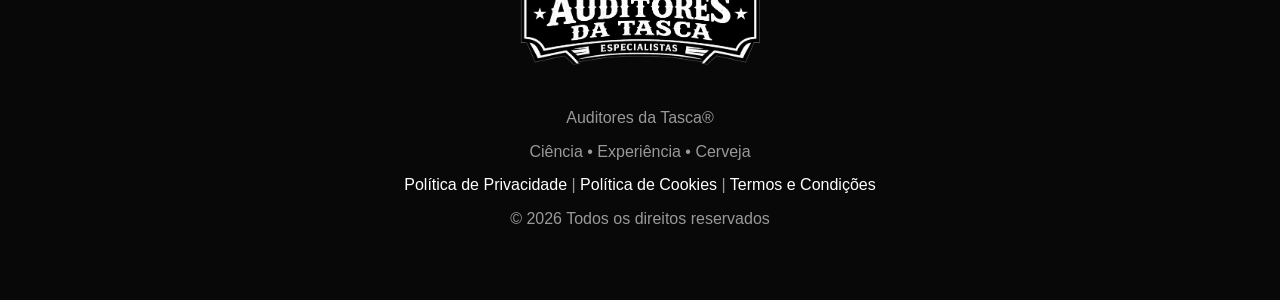
==== commit ef011cba: "Update index.html" ====
--- a/index.html
+++ b/index.html
@@ -24,17 +24,18 @@
             <img src="assets/img/logo-horizontal.png" alt="Auditores da Tasca">
         </a>
 
-        <nav>
-
-            <a href="index.html">Início</a>
-            <a href="quem-somos.html">Quem Somos</a>
-            <a href="certificacoes.html">Certificações</a>
-            <a href="ensaios.html">Ensaios</a>
-            <a href="hall-of-fame.html">Hall of Fame</a>
-            <a href=" merchandising.html">Coleção Oficial ATA</a>
-             <a href="contactos.html">Contactos</a>
-
-        </nav>
+<nav>
+
+<a href="index.html">Início</a>
+<a href="quem-somos.html">Quem Somos</a>
+<a href="certificacoes.html">Certificações</a>
+<a href="ensaios.html">Ensaios</a>
+<a href="hall-of-fame.html">Hall of Fame</a>
+<a href="hall-of-shame.html">Hall of Shame</a>
+<a href="merchandising.html" class="active">Coleção Oficial ATA</a>
+<a href="contactos.html">Contactos</a>
+
+</nav>
 
     </div>
 
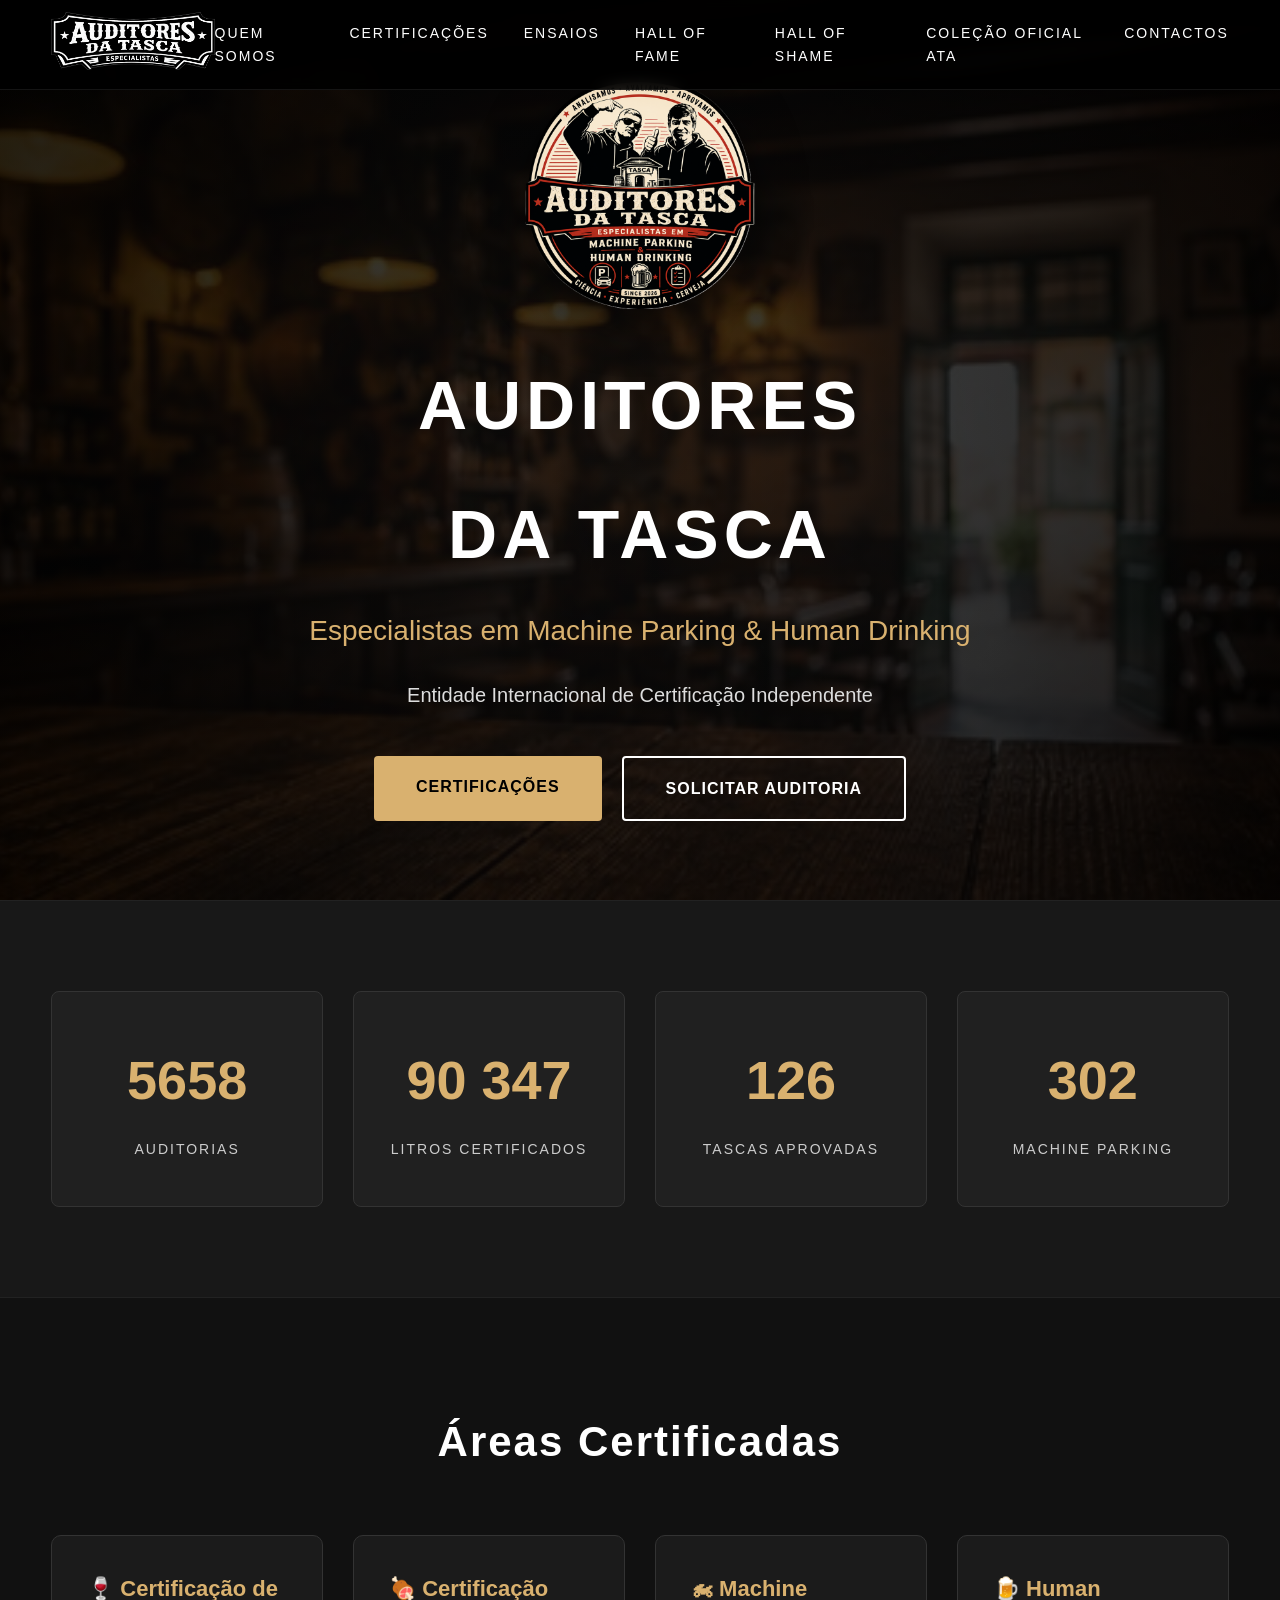
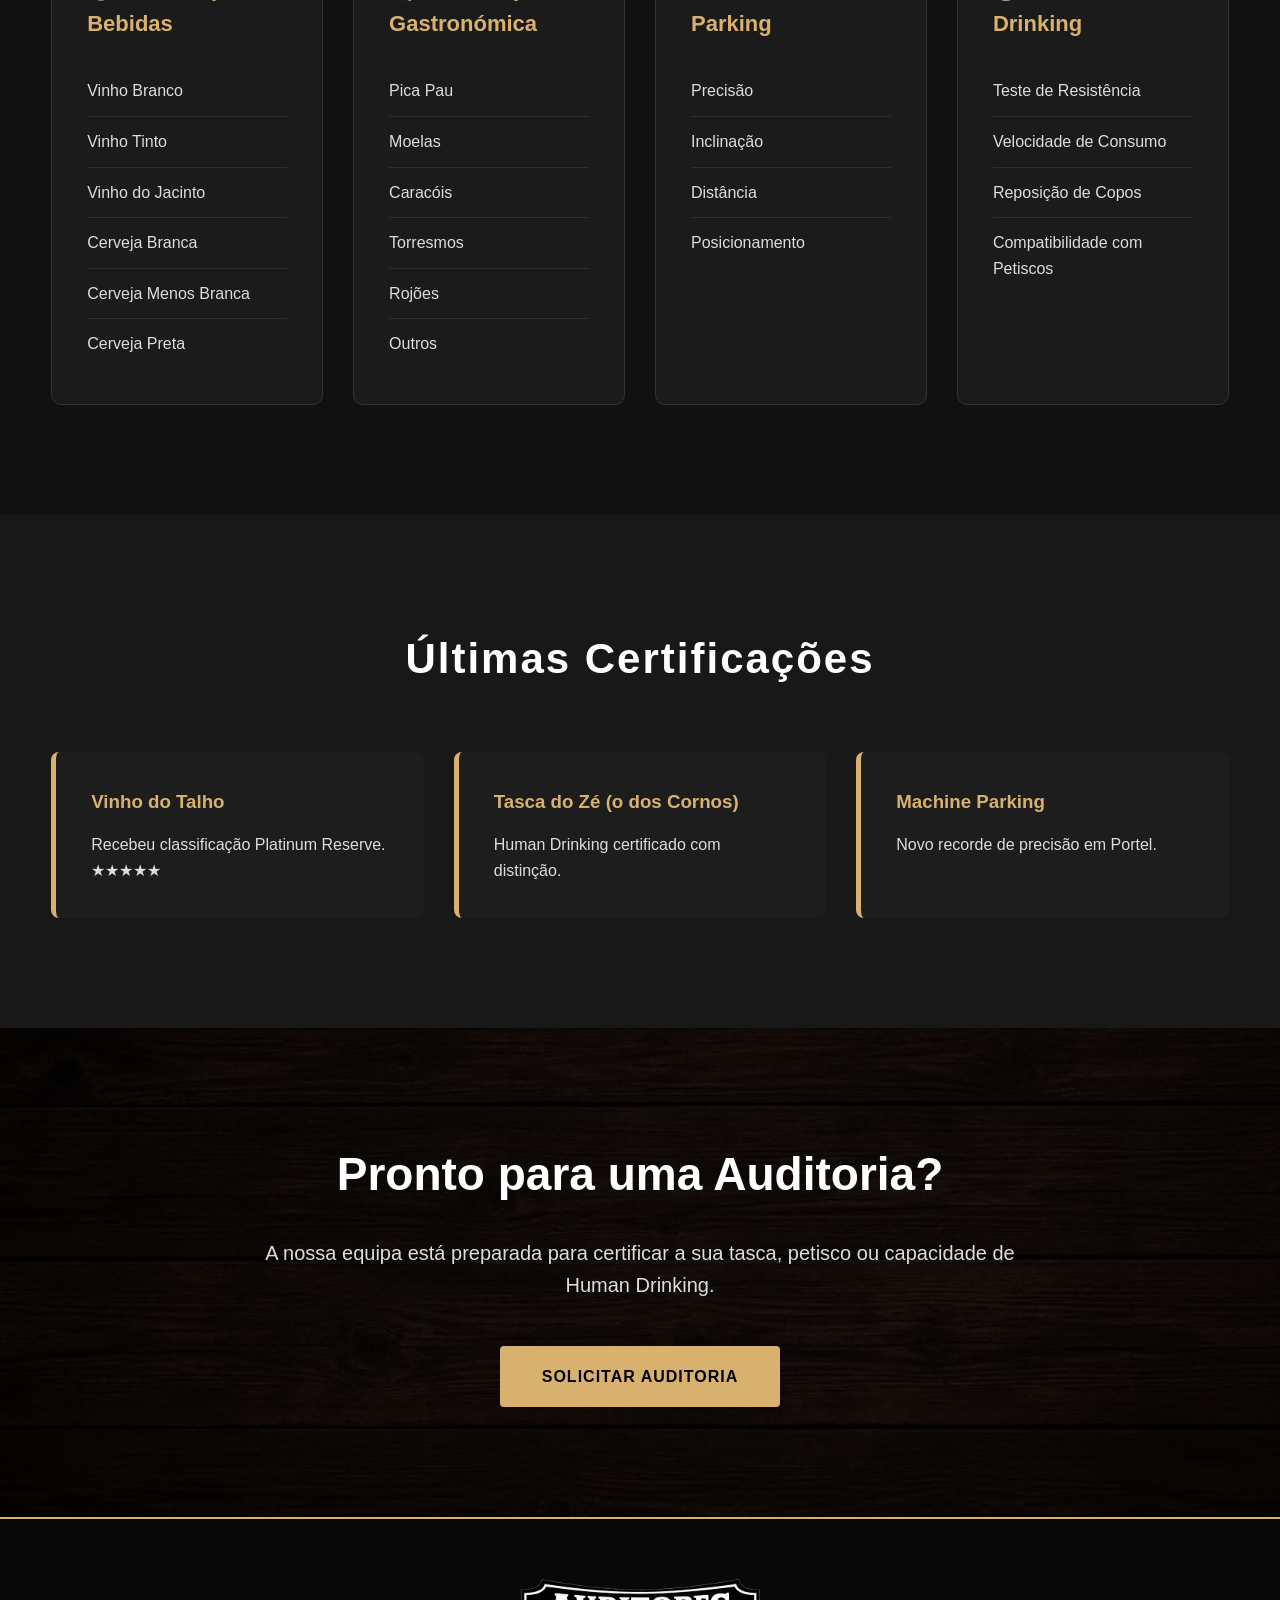
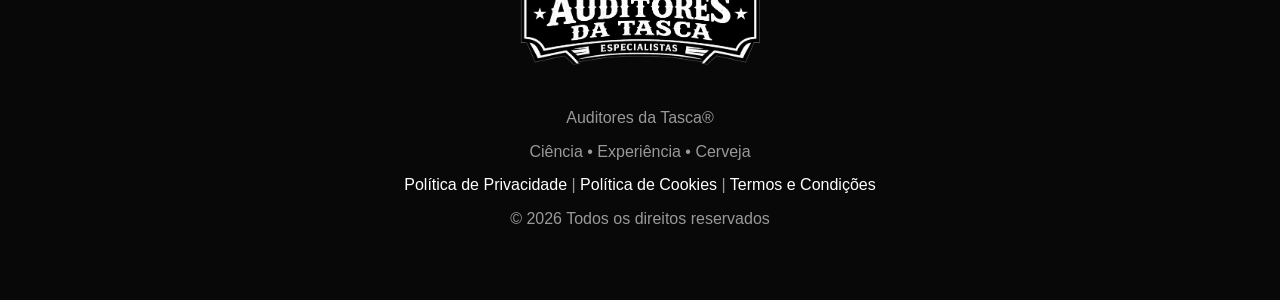
==== commit e1bb2fe1: "Update index.html" ====
--- a/index.html
+++ b/index.html
@@ -26,7 +26,6 @@
 
 <nav>
 
-<a href="index.html">Início</a>
 <a href="quem-somos.html">Quem Somos</a>
 <a href="certificacoes.html">Certificações</a>
 <a href="ensaios.html">Ensaios</a>
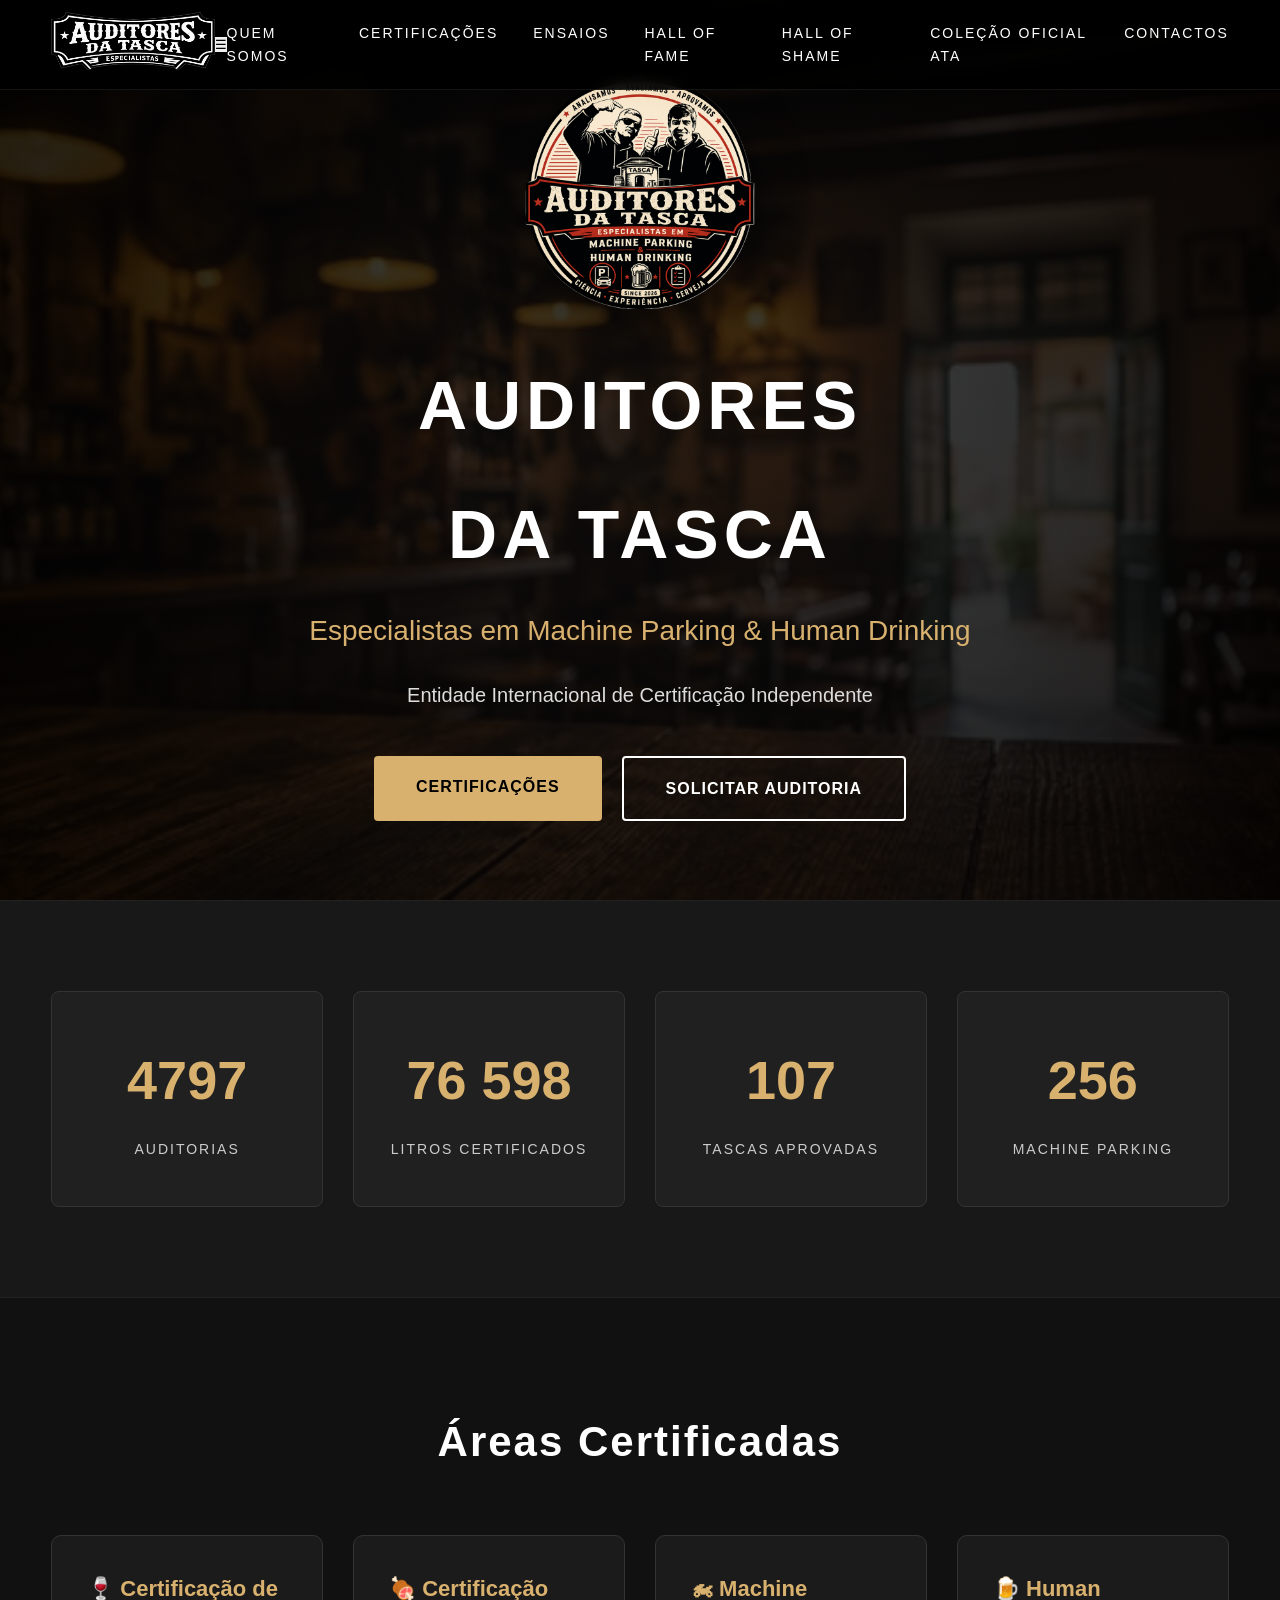
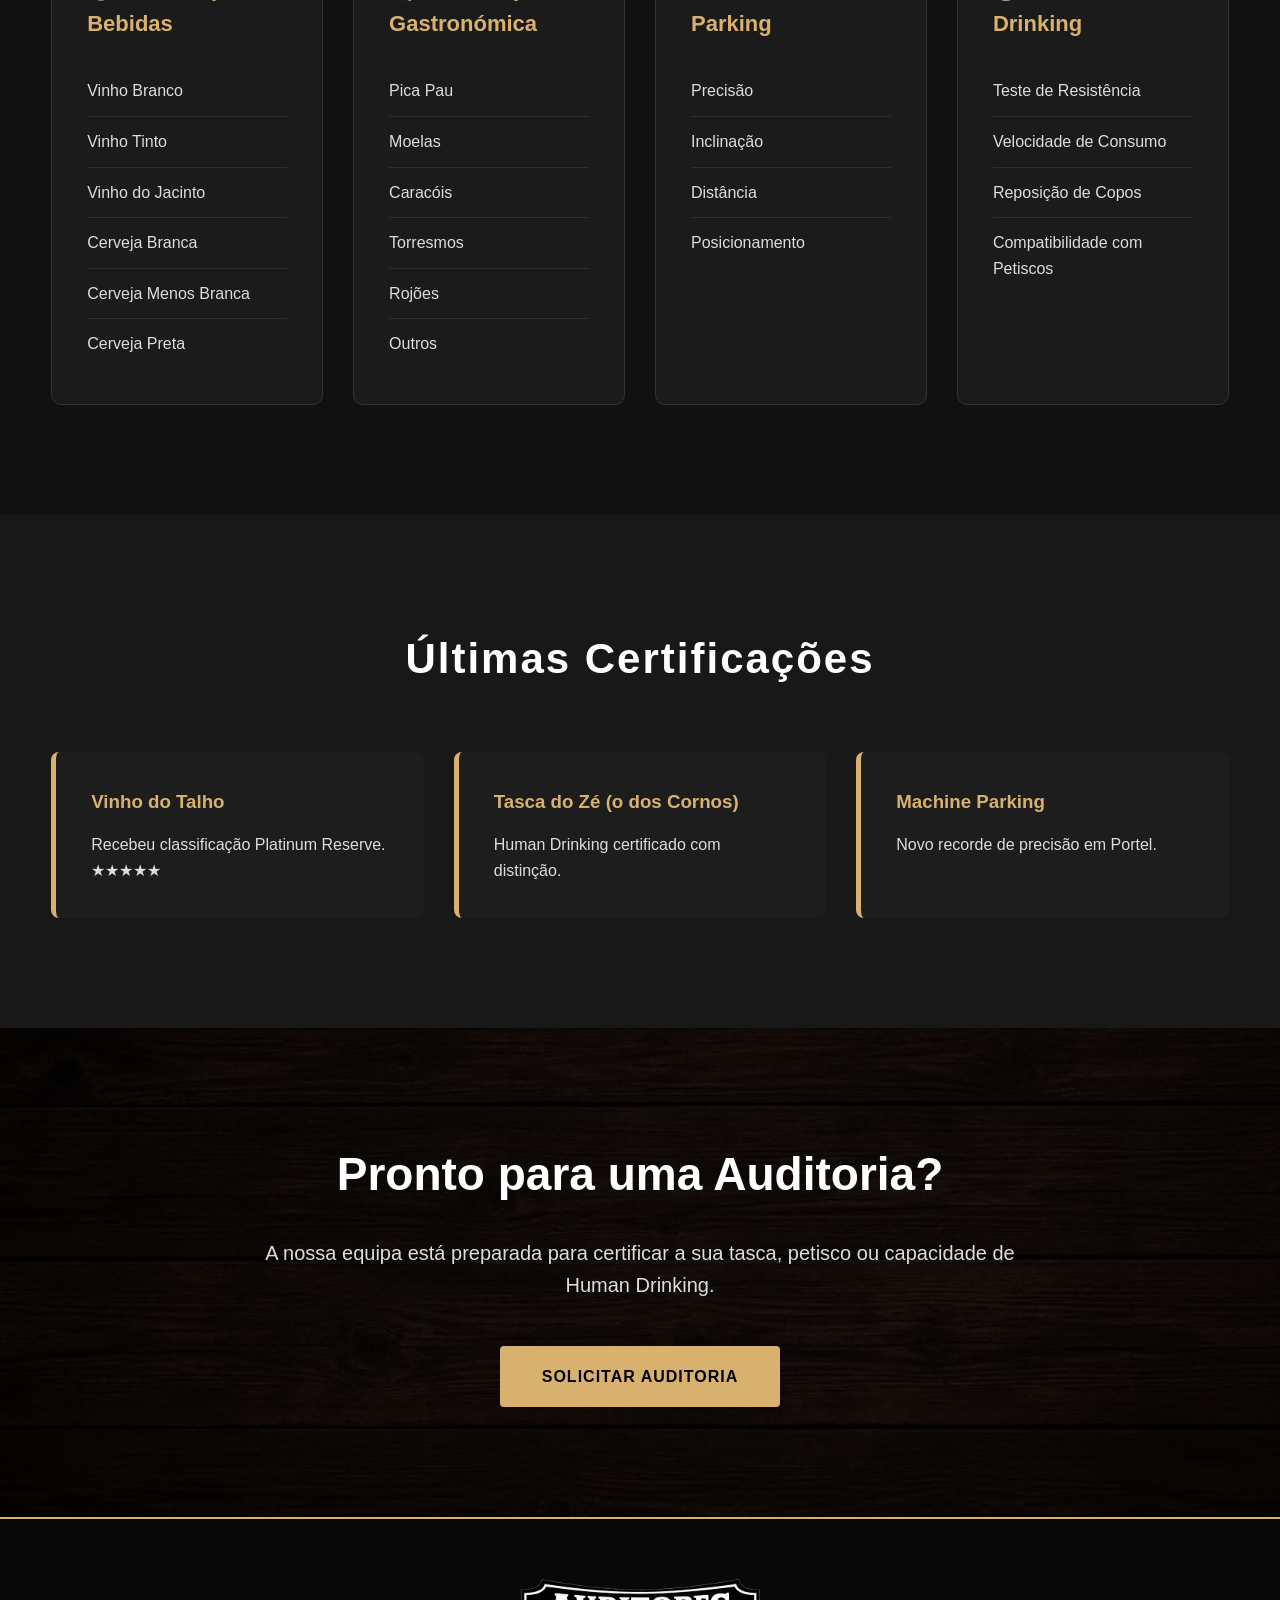
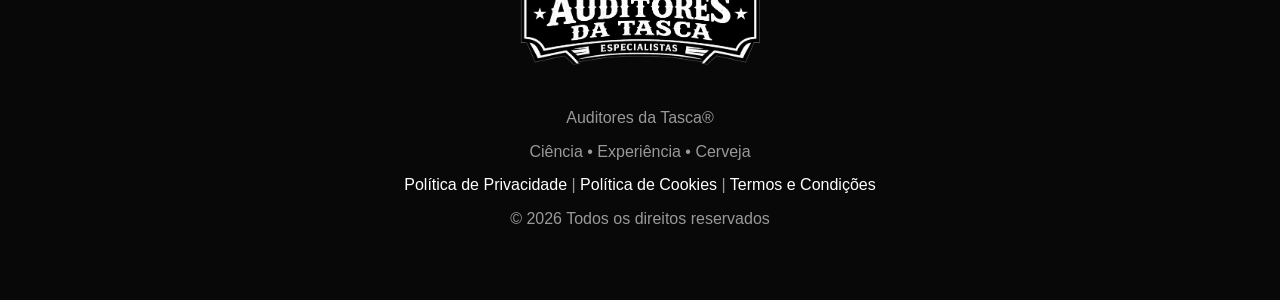
==== commit 95717391: "Update index.html" ====
--- a/index.html
+++ b/index.html
@@ -18,28 +18,33 @@
 
 <header>
 
-    <div class="container">
+    <div class="container header-wrapper">
 
         <a href="index.html" class="brand">
             <img src="assets/img/logo-horizontal.png" alt="Auditores da Tasca">
         </a>
 
-<nav>
-
-<a href="quem-somos.html">Quem Somos</a>
-<a href="certificacoes.html">Certificações</a>
-<a href="ensaios.html">Ensaios</a>
-<a href="hall-of-fame.html">Hall of Fame</a>
-<a href="hall-of-shame.html">Hall of Shame</a>
-<a href="merchandising.html" class="active">Coleção Oficial ATA</a>
-<a href="contactos.html">Contactos</a>
-
-</nav>
+        <button class="menu-toggle" id="menuToggle" aria-label="Abrir menu">
+
+            ☰
+
+        </button>
+
+        <nav id="mainNav">
+
+            <a href="quem-somos.html">Quem Somos</a>
+            <a href="certificacoes.html">Certificações</a>
+            <a href="ensaios.html">Ensaios</a>
+            <a href="hall-of-fame.html">Hall of Fame</a>
+            <a href="hall-of-shame.html">Hall of Shame</a>
+            <a href="merchandising.html">Coleção Oficial ATA</a>
+            <a href="contactos.html">Contactos</a>
+
+        </nav>
 
     </div>
 
 </header>
-
 
 <section class="hero">
 
--- a/assets/css/style.css
+++ b/assets/css/style.css
@@ -1599,3 +1599,361 @@
 color:#bbb;
 
 }
+.card-link {
+    text-decoration: none;
+    color: inherit;
+    display: block;
+}
+/* ==========================================
+   VERIFICAR CERTIFICAÇÃO
+========================================== */
+
+.verify-box{
+
+    max-width:700px;
+
+    margin:40px auto;
+
+    display:flex;
+
+    gap:15px;
+
+}
+
+.verify-box input{
+
+    flex:1;
+
+    padding:18px;
+
+    border-radius:10px;
+
+    border:none;
+
+    font-size:16px;
+
+}
+
+.cert-result{
+
+    margin-top:50px;
+
+    background:#181818;
+
+    padding:40px;
+
+    border-radius:20px;
+
+    border:1px solid rgba(255,255,255,.08);
+
+}
+
+.cert-header{
+
+    display:flex;
+
+    justify-content:space-between;
+
+    align-items:center;
+
+    margin-bottom:40px;
+
+    flex-wrap:wrap;
+
+}
+
+.cert-grid{
+
+    display:grid;
+
+    grid-template-columns:repeat(auto-fit,minmax(250px,1fr));
+
+    gap:25px;
+
+}
+
+.cert-grid div{
+
+    background:#222;
+
+    padding:20px;
+
+    border-radius:12px;
+
+}
+
+.cert-grid strong{
+
+    display:block;
+
+    color:#d4af37;
+
+    margin-bottom:10px;
+
+}
+
+.cert-grid span{
+
+    font-size:18px;
+
+}
+
+@media(max-width:768px){
+
+.verify-box{
+
+flex-direction:column;
+
+}
+
+}
+.process-action {
+    margin-top: 50px;
+    text-align: center;
+}
+
+.process-button {
+    display: inline-block;
+    padding: 14px 34px;
+    background: #d4af37;
+    color: #111;
+    text-decoration: none;
+    font-weight: 700;
+    border-radius: 30px;
+    transition: all 0.3s ease;
+}
+
+.process-button:hover {
+    background: #e3c04b;
+    transform: translateY(-2px);
+    box-shadow: 0 8px 20px rgba(212, 175, 55, 0.3);
+}
+.process-card-full{
+    grid-column:1 / -1;
+    max-width:700px;
+    margin:0 auto;
+}
+
+.process-button{
+    display:inline-block;
+    margin-top:20px;
+    padding:12px 28px;
+    background:#d4af37;
+    color:#111;
+    font-weight:700;
+    text-decoration:none;
+    border-radius:30px;
+    transition:.3s;
+}
+
+.process-button:hover{
+    background:#e3c04b;
+    transform:translateY(-2px);
+}
+/* ===================================================
+CERTIFICADO OFICIAL
+=================================================== */
+
+.certificate{
+
+background:#181818;
+
+border:2px solid #d4af37;
+
+border-radius:20px;
+
+padding:40px;
+
+}
+
+.certificate-top{
+
+display:flex;
+
+align-items:center;
+
+gap:30px;
+
+margin-bottom:30px;
+
+flex-wrap:wrap;
+
+}
+
+.certificate-logo{
+
+width:90px;
+
+}
+
+.certificate-top h2{
+
+margin-bottom:10px;
+
+}
+
+.certificate-body{
+
+display:grid;
+
+grid-template-columns:repeat(auto-fit,minmax(250px,1fr));
+
+gap:25px;
+
+margin:40px 0;
+
+}
+
+.certificate-item{
+
+background:#222;
+
+padding:20px;
+
+border-radius:12px;
+
+}
+
+.certificate-item strong{
+
+display:block;
+
+color:#d4af37;
+
+margin-bottom:8px;
+
+}
+
+.certificate-footer{
+
+text-align:center;
+
+margin-top:30px;
+
+}
+/* ===================================================
+CERTIFICADO OFICIAL
+=================================================== */
+
+.certificate{
+
+background:#fff;
+
+color:#222;
+
+border:8px solid #d4af37;
+
+border-radius:15px;
+
+padding:50px;
+
+max-width:950px;
+
+margin:auto;
+
+}
+
+.certificate-header{
+
+text-align:center;
+
+margin-bottom:40px;
+
+}
+
+.certificate-header h2{
+
+color:#111;
+
+margin:20px 0 10px;
+
+}
+
+.certificate-header p{
+
+font-size:18px;
+
+letter-spacing:2px;
+
+font-weight:bold;
+
+color:#777;
+
+}
+
+.certificate-status{
+
+text-align:center;
+
+margin-bottom:40px;
+
+}
+
+.certificate-status h3{
+
+color:#111;
+
+margin-bottom:15px;
+
+}
+
+.certificate-item{
+
+background:#f5f5f5;
+
+}
+
+.certificate-item strong{
+
+color:#555;
+
+}
+
+.certificate-item span{
+
+color:#111;
+
+font-weight:bold;
+
+}
+
+.certificate-footer{
+
+margin-top:40px;
+
+text-align:center;
+
+}
+
+.certificate-qr{
+
+    width:160px;
+
+    height:160px;
+
+    margin:0 auto 30px;
+
+    display:flex;
+
+    justify-content:center;
+
+    align-items:center;
+
+    background:#fff;
+
+    padding:10px;
+
+    border-radius:8px;
+
+}
+.badge-image{
+
+    width:180px;
+
+    height:auto;
+
+    display:block;
+
+    margin:20px auto;
+
+}
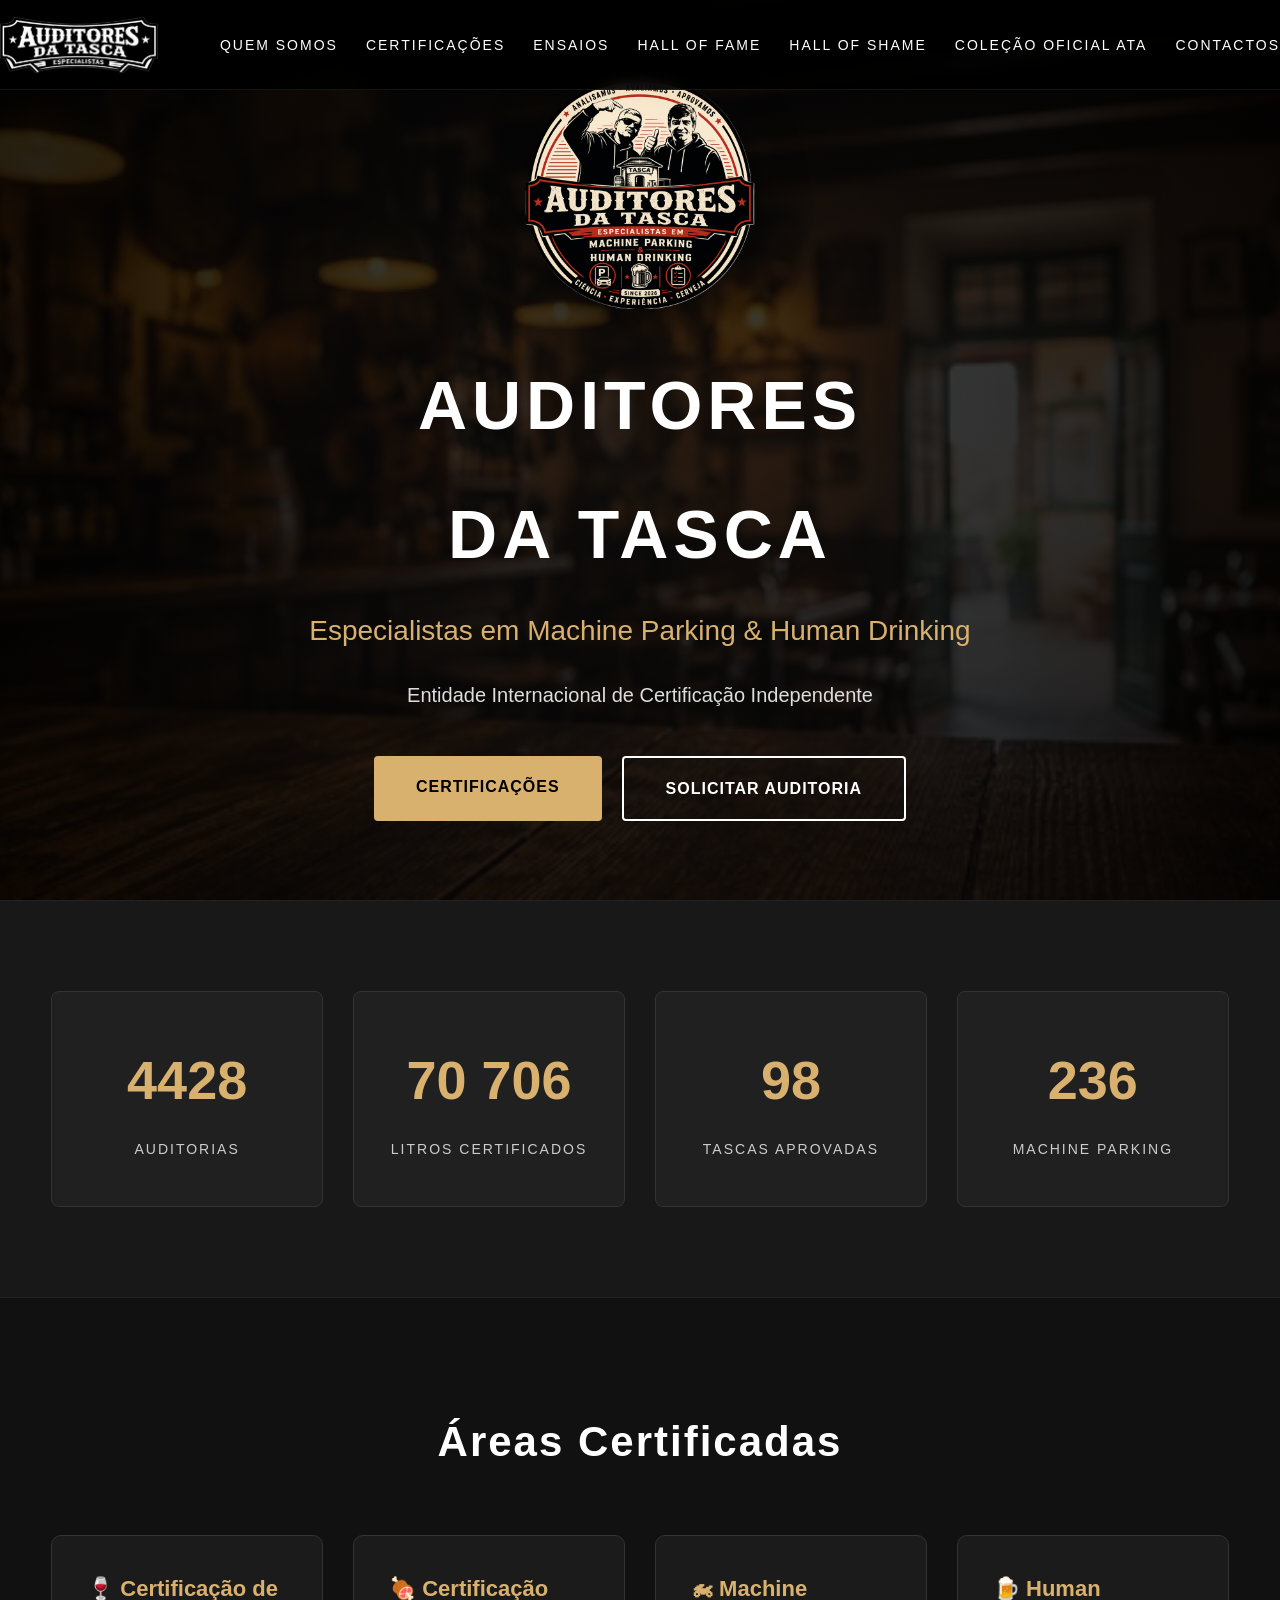
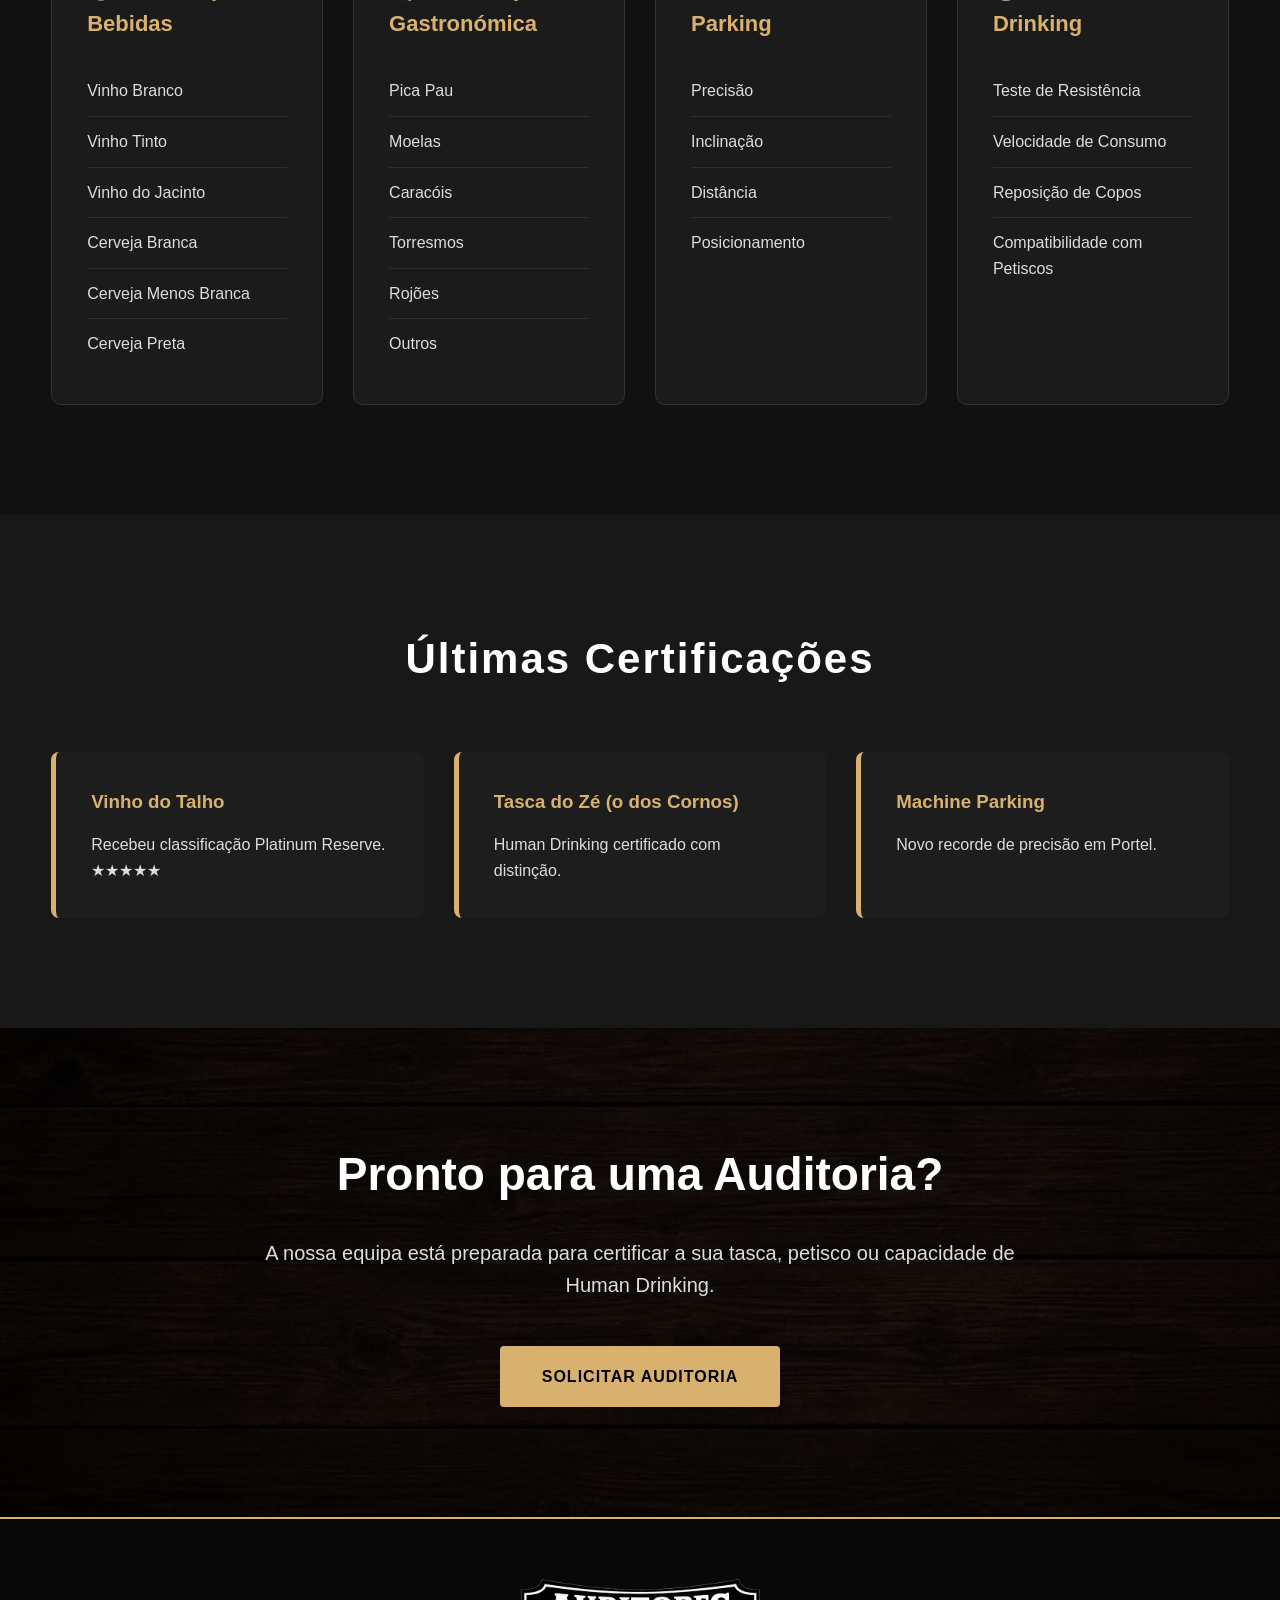
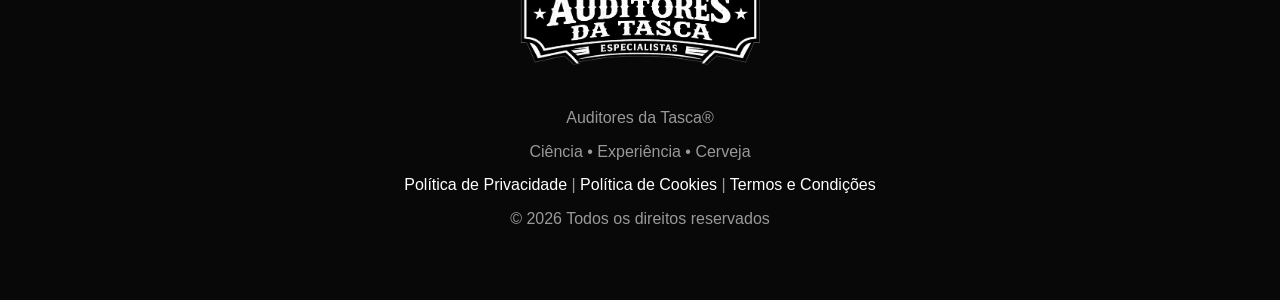
==== commit 0f712b4f: "Update index.html" ====
--- a/index.html
+++ b/index.html
@@ -23,12 +23,6 @@
         <a href="index.html" class="brand">
             <img src="assets/img/logo-horizontal.png" alt="Auditores da Tasca">
         </a>
-
-        <button class="menu-toggle" id="menuToggle" aria-label="Abrir menu">
-
-            ☰
-
-        </button>
 
         <nav id="mainNav">
 
--- a/assets/css/style.css
+++ b/assets/css/style.css
@@ -1,1959 +1,1227 @@
 /* =====================================================
-   AUDITORES DA TASCA
-   STYLE.CSS
+   AUDITORES DA TASCA — STYLE.CSS
+   Consolidado: seletores repetidos fundidos e media queries agrupadas.
+   Mantém classes, estilos finais e comportamento existentes.
 ===================================================== */
 
-/* ---------- RESET ---------- */
-
-*{
-    margin:0;
+/* ---------- BASE E VARIÁVEIS ---------- */
+* {
+  margin: 0;
+  padding: 0;
+  box-sizing: border-box;
+}
+
+html {
+  scroll-behavior: smooth;
+}
+
+body {
+  font-family: Arial, Helvetica, sans-serif;
+  background: #111;
+  color: #fff;
+  line-height: 1.6;
+  overflow-x: hidden;
+}
+
+:root {
+  --black: #0f0f0f;
+  --black2: #181818;
+  --black3: #222;
+  --white: #fff;
+  --gold: #d9b16f;
+  --grey: #999;
+  --border: #333;
+}
+
+.container {
+  width: 92%;
+  max-width: 1350px;
+  margin: auto;
+}
+
+a {
+  color: white;
+  text-decoration: none;
+}
+
+header {
+  position: fixed;
+  top: 0;
+  left: 0;
+  width: 100%;
+  height: 90px;
+  z-index: 999;
+  background: rgba(0, 0, 0, 0.88);
+  backdrop-filter: blur(6px);
+  border-bottom: 1px solid rgba(255, 255, 255, 0.08);
+  transition: 0.35s;
+}
+
+header.scrolled {
+  background: #000;
+  height: 78px;
+  box-shadow: 0 10px 30px rgba(0, 0, 0, 0.45);
+}
+
+.header-wrapper{
+
+    position:relative;
+
+    display:flex;
+
+    justify-content:space-between;
+
+    align-items:center;
+
+    width:100%;
+
+    height:100%;
+
+    min-height:90px;
+
+    gap:30px;
+
     padding:0;
-    box-sizing:border-box;
-}
-
-html{
-    scroll-behavior:smooth;
-}
-
-body{
-
-    font-family:Arial, Helvetica, sans-serif;
+
+}
+
+.brand img {
+  transition: 0.3s;
+  height: 56px;
+  width: auto;
+  display: block;
+}
+
+.brand img:hover {
+  transform: scale(1.03);
+}
+
+nav {
+  display: flex;
+  align-items: center;
+  gap: 28px;
+}
+
+nav a {
+  font-size: 14px;
+  letter-spacing: 2px;
+  text-transform: uppercase;
+  color: white;
+  transition: 0.3s;
+  position: relative;
+  white-space: nowrap;
+}
+
+nav a::after {
+  content: "";
+  position: absolute;
+  bottom: -8px;
+  left: 0;
+  width: 0;
+  height: 2px;
+  background: var(--gold);
+  transition: 0.3s;
+}
+
+nav a:hover {
+  color: var(--gold);
+}
+
+nav a:hover::after {
+  width: 100%;
+}
+
+.hero {
+  position: relative;
+  height: 100vh;
+  display: flex;
+  justify-content: center;
+  align-items: center;
+  text-align: center;
+  background: linear-gradient(rgba(0, 0, 0, 0.75), rgba(0, 0, 0, 0.8)), url(../img/hero.jpg);
+  background-size: cover;
+  background-position: center;
+}
+
+.hero-overlay {
+  position: absolute;
+  inset: 0;
+  background: radial-gradient(circle at center, rgba(255, 255, 255, 0.04), rgba(0, 0, 0, 0.45));
+}
+
+.hero-content {
+  position: relative;
+  z-index: 5;
+  width: 90%;
+  max-width: 900px;
+}
+
+.hero-logo {
+  width: 230px;
+  margin-bottom: 35px;
+  filter: drop-shadow(0 10px 25px rgba(0, 0, 0, 0.5));
+}
+
+.hero h1 {
+  font-size: 68px;
+  font-weight: 900;
+  letter-spacing: 5px;
+  margin-bottom: 20px;
+}
+
+.hero h2 {
+  color: var(--gold);
+  font-weight: 300;
+  font-size: 28px;
+  margin-bottom: 25px;
+}
+
+.hero p {
+  color: #ddd;
+  font-size: 20px;
+  margin-bottom: 45px;
+}
+
+.buttons {
+  display: flex;
+  justify-content: center;
+  gap: 20px;
+  flex-wrap: wrap;
+}
+
+.btn {
+  display: inline-block;
+  padding: 18px 42px;
+  border-radius: 4px;
+  background: var(--gold);
+  color: black;
+  font-weight: bold;
+  letter-spacing: 1px;
+  text-transform: uppercase;
+  transition: 0.3s;
+}
+
+.btn:hover {
+  transform: translatey(-4px);
+  box-shadow: 0 12px 25px rgba(0, 0, 0, 0.35);
+}
+
+.btn-outline {
+  background: transparent;
+  color: white;
+  border: 2px solid white;
+}
+
+.btn-outline:hover {
+  background: white;
+  color: black;
+}
+
+.section {
+  padding: 110px 0;
+}
+
+.section h2 {
+  text-align: center;
+  font-size: 42px;
+  margin-bottom: 60px;
+  letter-spacing: 2px;
+}
+
+.dark {
+  background: var(--black2);
+}
+
+.stats {
+  background: #181818;
+  padding: 90px 0;
+  border-top: 1px solid #222;
+  border-bottom: 1px solid #222;
+}
+
+.stats .container {
+  display: grid;
+  grid-template-columns: repeat(4, 1fr);
+  gap: 30px;
+}
+
+.stat {
+  background: #202020;
+  border: 1px solid #333;
+  padding: 45px 20px;
+  text-align: center;
+  border-radius: 8px;
+  transition: 0.35s;
+}
+
+.stat:hover {
+  transform: translatey(-8px);
+  border-color: var(--gold);
+  box-shadow: 0 15px 35px rgba(0, 0, 0, 0.35);
+}
+
+.counter {
+  display: block;
+  font-size: 54px;
+  font-weight: bold;
+  color: var(--gold);
+  margin-bottom: 15px;
+}
+
+.stat p {
+  text-transform: uppercase;
+  letter-spacing: 2px;
+  color: #ccc;
+  font-size: 14px;
+}
+
+.cards {
+  display: grid;
+  grid-template-columns: repeat(4, 1fr);
+  gap: 30px;
+}
+
+.card {
+  background: #1b1b1b;
+  border: 1px solid #333;
+  border-radius: 10px;
+  padding: 35px;
+  transition: 0.35s;
+}
+
+.card:hover {
+  transform: translatey(-10px);
+  border-color: var(--gold);
+  box-shadow: 0 20px 40px rgba(0, 0, 0, 0.4);
+}
+
+.card h3 {
+  color: var(--gold);
+  margin-bottom: 25px;
+  font-size: 22px;
+}
+
+.card ul {
+  list-style: none;
+}
+
+.card li {
+  padding: 12px 0;
+  border-bottom: 1px solid #2d2d2d;
+  color: #ddd;
+}
+
+.card li:last-child {
+  border: none;
+}
+
+.news {
+  display: grid;
+  grid-template-columns: repeat(3, 1fr);
+  gap: 30px;
+}
+
+.news div {
+  background: #1d1d1d;
+  padding: 35px;
+  border-left: 5px solid var(--gold);
+  border-radius: 8px;
+  transition: 0.35s;
+}
+
+.news div:hover {
+  transform: translatey(-8px);
+  background: #242424;
+}
+
+.news h3 {
+  margin-bottom: 15px;
+  color: var(--gold);
+}
+
+.news p {
+  color: #ddd;
+}
+
+.cta {
+  padding: 110px 0;
+  text-align: center;
+  background: linear-gradient(rgba(0, 0, 0, 0.82), rgba(0, 0, 0, 0.82)), url(../img/wood.jpg);
+  background-size: cover;
+  background-position: center;
+}
+
+.cta h2 {
+  font-size: 46px;
+  margin-bottom: 25px;
+}
+
+.cta p {
+  max-width: 750px;
+  margin: auto;
+  margin-bottom: 45px;
+  color: #ddd;
+  font-size: 20px;
+}
+
+footer {
+  background: #080808;
+  border-top: 2px solid var(--gold);
+  padding: 60px 0;
+  text-align: center;
+}
+
+footer img {
+  width: 240px;
+  margin-bottom: 25px;
+}
+
+footer p {
+  color: #999;
+  margin: 8px 0;
+}
+
+.card, .stat, .news div {
+  opacity: 0;
+  transform: translatey(40px);
+  transition: all 0.8s ease;
+}
+
+.card.show, .stat.show, .news div.show {
+  opacity: 1;
+  transform: translatey(0);
+}
+
+::-webkit-scrollbar {
+  width: 10px;
+}
+
+::-webkit-scrollbar-track {
+  background: #111;
+}
+
+::-webkit-scrollbar-thumb {
+  background: var(--gold);
+  border-radius: 20px;
+}
+
+::selection {
+  background: var(--gold);
+  color: #000;
+}
+
+#backToTop {
+  position: fixed;
+  right: 25px;
+  bottom: 25px;
+  width: 55px;
+  height: 55px;
+  border: none;
+  border-radius: 50%;
+  background: var(--gold);
+  color: #000;
+  font-size: 22px;
+  cursor: pointer;
+  display: none;
+  z-index: 9999;
+  transition: 0.3s;
+}
+
+#backToTop:hover {
+  transform: translatey(-5px);
+  box-shadow: 0 10px 25px rgba(0, 0, 0, 0.4);
+}
+
+#backToTop.show {
+  display: block;
+}
+
+table {
+  width: 100%;
+  border-collapse: collapse;
+  margin-top: 30px;
+}
+
+table th {
+  background: var(--gold);
+  color: #000;
+  padding: 15px;
+  text-transform: uppercase;
+}
+
+table td {
+  padding: 15px;
+  border-bottom: 1px solid #333;
+  background: #1a1a1a;
+}
+
+table tr:hover td {
+  background: #222;
+}
+
+.badge {
+  text-transform: uppercase;
+  letter-spacing: 1px;
+  display: inline-block;
+  margin-top: 15px;
+  padding: 8px 18px;
+  border-radius: 25px;
+  background: #d4af37;
+  color: #111;
+  font-size: 0.85rem;
+  font-weight: bold;
+}
+
+.member {
+  background: #1c1c1c;
+  border: 1px solid #333;
+  border-radius: 10px;
+  padding: 30px;
+  text-align: center;
+  transition: 0.35s;
+}
+
+.member:hover {
+  border-color: var(--gold);
+  transform: translatey(-8px);
+}
+
+.member img {
+  width: 130px;
+  height: 130px;
+  border-radius: 50%;
+  margin-bottom: 20px;
+  border: 3px solid var(--gold);
+}
+
+.member h3 {
+  margin-bottom: 10px;
+  color: var(--gold);
+}
+
+.certificate {
+  background: #fff;
+  color: #222;
+  border: 8px solid #d4af37;
+  border-radius: 15px;
+  padding: 50px;
+  max-width: 950px;
+  margin: auto;
+}
+
+.certificate h1 {
+  font-size: 42px;
+  text-align: center;
+  margin-bottom: 40px;
+}
+
+.certificate p {
+  font-size: 18px;
+  margin: 15px 0;
+}
+
+.certificate hr {
+  margin: 30px 0;
+}
+
+form {
+  max-width: 900px;
+  margin: auto;
+}
+
+label {
+  display: block;
+  margin-bottom: 8px;
+  font-weight: bold;
+  color: var(--gold);
+}
+
+input, select, textarea {
+  width: 100%;
+  padding: 15px;
+  margin-bottom: 20px;
+  background: #1a1a1a;
+  border: 1px solid #444;
+  color: white;
+  border-radius: 8px;
+  font-size: 16px;
+  transition: 0.3s;
+}
+
+input:focus, select:focus, textarea:focus {
+  outline: none;
+  border-color: var(--gold);
+  box-shadow: 0 0 10px rgba(214, 181, 107, 0.3);
+}
+
+button {
+  border: none;
+  cursor: pointer;
+}
+
+.consentimento-rgpd {
+  margin: 25px 0;
+  padding: 15px;
+  background: #1d1d1d;
+  border: 1px solid #444;
+  border-left: 4px solid var(--gold);
+  border-radius: 8px;
+  font-size: 14px;
+  line-height: 1.6;
+}
+
+.consentimento-rgpd label {
+  display: flex;
+  align-items: flex-start;
+  gap: 10px;
+  cursor: pointer;
+}
+
+.consentimento-rgpd input {
+  width: auto;
+  margin-top: 4px;
+}
+
+.consentimento-rgpd a {
+  color: var(--gold);
+  font-weight: bold;
+  text-decoration: none;
+}
+
+.consentimento-rgpd a:hover {
+  text-decoration: underline;
+}
+
+.certification-card {
+  text-align: center;
+  transition: 0.35s;
+  border: 1px solid rgba(255, 255, 255, 0.08);
+}
+
+.certification-card:hover {
+  transform: translatey(-8px);
+  box-shadow: 0 15px 35px rgba(0, 0, 0, 0.35);
+}
+
+.cert-img {
+  width: 160px;
+  height: auto;
+  display: block;
+  margin: 0 auto 25px;
+}
+
+.certification-card h3 {
+  margin: 20px 0 15px;
+}
+
+.certification-card p {
+  margin-bottom: 20px;
+}
+
+.certification-card .btn {
+  width: 100%;
+}
+
+.cert-panel {
+  display: none;
+  margin: 40px 0;
+  padding: 35px;
+  border-radius: 18px;
+  background: #181818;
+  border: 1px solid rgba(255, 255, 255, 0.08);
+}
+
+.cert-panel.active {
+  display: block;
+  animation: fadePanel 0.35s ease;
+}
+
+.cert-panel h3 {
+  color: #d4af37;
+  margin-bottom: 25px;
+}
+
+.cert-panel ul {
+  margin: 20px 0 20px 20px;
+}
+
+.cert-panel li {
+  margin-bottom: 10px;
+}
+
+.cert-panel .btn {
+  margin-top: 20px;
+}
+
+.section-intro {
+  max-width: 900px;
+  margin: 0 auto 50px;
+  text-align: center;
+  color: #bbb;
+  line-height: 1.8;
+}
+
+.cert-table {
+  width: 100%;
+  border-collapse: collapse;
+  margin-bottom: 70px;
+}
+
+.cert-table th {
+  background: #d4af37;
+  color: #111;
+  padding: 18px;
+}
+
+.cert-table td {
+  padding: 18px;
+  border-bottom: 1px solid rgba(255, 255, 255, 0.08);
+}
+
+.cert-table tr:hover {
+  background: rgba(255, 255, 255, 0.03);
+}
+
+.process-grid {
+  display: grid;
+  grid-template-columns: repeat(auto-fit, minmax(230px, 1fr));
+  gap: 30px;
+  margin-top: 60px;
+}
+
+.process-card {
+  background: #181818;
+  border-radius: 18px;
+  padding: 35px;
+  text-align: center;
+  transition: 0.35s;
+  border: 1px solid rgba(255, 255, 255, 0.08);
+}
+
+.process-card:hover {
+  transform: translatey(-8px);
+  box-shadow: 0 15px 35px rgba(0, 0, 0, 0.35);
+}
+
+.process-number {
+  width: 70px;
+  height: 70px;
+  margin: 0 auto 25px;
+  border-radius: 50%;
+  background: #d4af37;
+  color: #111;
+  font-size: 28px;
+  font-weight: bold;
+  display: flex;
+  align-items: center;
+  justify-content: center;
+}
+
+.process-card h3 {
+  margin-bottom: 15px;
+}
+
+.process-card p {
+  color: #bbb;
+}
+
+.coming-icon {
+  font-size: 70px;
+  margin: 20px auto;
+  text-align: center;
+}
+
+.card img {
+  width: 100%;
+  border-radius: 12px;
+  margin-bottom: 20px;
+  transition: 0.35s;
+}
+
+.card:hover img {
+  transform: scale(1.03);
+}
+
+.store-placeholder {
+  max-width: 850px;
+  margin: auto;
+  text-align: center;
+  padding: 70px 30px;
+}
+
+.store-icon {
+  font-size: 100px;
+  margin-bottom: 30px;
+}
+
+.store-placeholder h2 {
+  margin-bottom: 25px;
+}
+
+.store-placeholder p {
+  margin-bottom: 20px;
+  font-size: 18px;
+  line-height: 1.8;
+  color: #bbb;
+}
+
+.card-link {
+  text-decoration: none;
+  color: inherit;
+  display: block;
+}
+
+.verify-box {
+  max-width: 700px;
+  margin: 40px auto;
+  display: flex;
+  gap: 15px;
+}
+
+.verify-box input {
+  flex: 1;
+  padding: 18px;
+  border-radius: 10px;
+  border: none;
+  font-size: 16px;
+}
+
+.cert-result {
+  margin-top: 50px;
+  background: #181818;
+  padding: 40px;
+  border-radius: 20px;
+  border: 1px solid rgba(255, 255, 255, 0.08);
+}
+
+.cert-
+  display: flex;
+  justify-content: space-between;
+  align-items: center;
+  margin-bottom: 40px;
+  flex-wrap: wrap;
+}
+
+.cert-grid {
+  display: grid;
+  grid-template-columns: repeat(auto-fit, minmax(250px, 1fr));
+  gap: 25px;
+}
+
+.cert-grid div {
+  background: #222;
+  padding: 20px;
+  border-radius: 12px;
+}
+
+.cert-grid strong {
+  display: block;
+  color: #d4af37;
+  margin-bottom: 10px;
+}
+
+.cert-grid span {
+  font-size: 18px;
+}
+
+.process-action {
+  margin-top: 50px;
+  text-align: center;
+}
+
+.process-button {
+  display: inline-block;
+  margin-top: 20px;
+  padding: 12px 28px;
+  background: #d4af37;
+  color: #111;
+  font-weight: 700;
+  text-decoration: none;
+  border-radius: 30px;
+  transition: 0.3s;
+}
+
+.process-button:hover {
+  box-shadow: 0 8px 20px rgba(212, 175, 55, 0.3);
+  background: #e3c04b;
+  transform: translatey(-2px);
+}
+
+.process-card-full {
+  grid-column: 1/-1;
+  max-width: 700px;
+  margin: 0 auto;
+}
+
+.certificate-top {
+  display: flex;
+  align-items: center;
+  gap: 30px;
+  margin-bottom: 30px;
+  flex-wrap: wrap;
+}
+
+.certificate-logo {
+  width: 90px;
+}
+
+.certificate-top h2 {
+  margin-bottom: 10px;
+}
+
+.certificate-body {
+  display: grid;
+  grid-template-columns: repeat(auto-fit, minmax(250px, 1fr));
+  gap: 25px;
+  margin: 40px 0;
+}
+
+.certificate-item {
+  padding: 20px;
+  border-radius: 12px;
+  background: #f5f5f5;
+}
+
+.certificate-item strong {
+  display: block;
+  margin-bottom: 8px;
+  color: #555;
+}
+
+.certificate-footer {
+  margin-top: 40px;
+  text-align: center;
+}
+
+.certificate-
+  text-align: center;
+  margin-bottom: 40px;
+}
+
+.certificate-header h2 {
+  color: #111;
+  margin: 20px 0 10px;
+}
+
+.certificate-header p {
+  font-size: 18px;
+  letter-spacing: 2px;
+  font-weight: bold;
+  color: #777;
+}
+
+.certificate-status {
+  text-align: center;
+  margin-bottom: 40px;
+}
+
+.certificate-status h3 {
+  color: #111;
+  margin-bottom: 15px;
+}
+
+.certificate-item span {
+  color: #111;
+  font-weight: bold;
+}
+
+.certificate-qr {
+  width: 160px;
+  height: 160px;
+  margin: 0 auto 30px;
+  display: flex;
+  justify-content: center;
+  align-items: center;
+  background: #fff;
+  padding: 10px;
+  border-radius: 8px;
+}
+
+.badge-image {
+  width: 180px;
+  height: auto;
+  display: block;
+  margin: 20px auto;
+}
+
+.brand {
+  display: flex;
+  align-items: center;
+  flex-shrink: 0;
+}
+
+.menu-toggle {
+  display: none;
+  background: none;
+  border: none;
+  color: #fff;
+  font-size: 34px;
+  cursor: pointer;
+  padding: 5px;
+}
+
+/* ---------- ANIMAÇÕES E OUTRAS REGRAS ---------- */
+@keyframes fadePanel {
+    from {
+        opacity: 0;
+        transform: translateY(20px);
+        } to {
+        opacity: 1;
+        transform: translateY(0);
+        }
+    }
+
+/* ---------- RESPONSIVIDADE ---------- */
+@media (max-width: 1200px) {
+  .cards {
+    grid-template-columns: repeat(2, 1fr);
+  }
+
+  .news {
+    grid-template-columns: repeat(2, 1fr);
+  }
+
+  .stats .container {
+    grid-template-columns: repeat(2, 1fr);
+  }
+
+  .hero h1 {
+    font-size: 54px;
+  }
+
+}
+
+@media (max-width: 900px) {
+  header {
+    height: 80px;
+  }
+
+
+nav{
+
+    position:fixed;
+
+    top:80px;
+
+    left:0;
+
+    right:0;
+
+    bottom:0;
+
+    display:none;
+
+    flex-direction:column;
 
     background:#111;
 
-    color:#ffffff;
-
-    line-height:1.6;
-
-    overflow-x:hidden;
-
-}
-
-/* ---------- CORES ---------- */
-
-:root{
-
-    --black:#0f0f0f;
-    --black2:#181818;
-    --black3:#222;
-
-    --white:#ffffff;
-
-    --gold:#d9b16f;
-
-    --grey:#999;
-
-    --border:#333;
-
-}
-
-/* ---------- CONTAINER ---------- */
-
-.container{
-
-    width:92%;
-
-    max-width:1350px;
-
-    margin:auto;
-
-}
-
-/* ---------- LINKS ---------- */
-
-a{
-
-    color:white;
-
-    text-decoration:none;
-
-}
-
-/* ---------- HEADER ---------- */
-
-header{
-
-    position:fixed;
-
-    top:0;
-
-    left:0;
-
-    width:100%;
-
-    height:90px;
+    overflow-y:auto;
 
     z-index:999;
 
-    background:rgba(0,0,0,.88);
-
-    backdrop-filter:blur(6px);
-
-    border-bottom:1px solid rgba(255,255,255,.08);
-
-    transition:.35s;
-
-}
-
-header.scrolled{
-
-    background:#000;
-
-    height:78px;
-
-    box-shadow:0 10px 30px rgba(0,0,0,.45);
-
-}
-
-header .container{
+    padding:20px 0;
+
+}
+   .menu-toggle{
+
+    display:block;
+
+    z-index:1001;
+
+}
+
+nav.open{
 
     display:flex;
 
-    justify-content:space-between;
-
-    align-items:center;
-
-    height:100%;
-
-}
-
-/* ---------- LOGO ---------- */
-
-.brand img{
-
-    height:58px;
-
-    transition:.3s;
-
-}
-
-.brand img:hover{
-
-    transform:scale(1.03);
-
-}
-
-/* ---------- MENU ---------- */
-
-nav{
-
-    display:flex;
-
-    gap:35px;
-
-}
-
-nav a{
-
-    font-size:14px;
-
-    letter-spacing:2px;
-
-    text-transform:uppercase;
-
-    color:white;
-
-    transition:.3s;
-
-    position:relative;
-
-}
-
-nav a::after{
-
-    content:"";
-
-    position:absolute;
-
-    bottom:-8px;
-
-    left:0;
-
-    width:0;
-
-    height:2px;
-
-    background:var(--gold);
-
-    transition:.3s;
-
-}
-
-nav a:hover{
-
-    color:var(--gold);
-
-}
-
-nav a:hover::after{
-
-    width:100%;
-
-}
-
-/* ---------- HERO ---------- */
-
-.hero{
-
-    position:relative;
-
-    height:100vh;
-
-    display:flex;
-
-    justify-content:center;
-
-    align-items:center;
-
-    text-align:center;
-
-    background:
-
-    linear-gradient(rgba(0,0,0,.75),rgba(0,0,0,.80)),
-
-    url("../img/hero.jpg");
-
-    background-size:cover;
-
-    background-position:center;
-
-}
-
-.hero-overlay{
-
-    position:absolute;
-
-    inset:0;
-
-    background:
-
-    radial-gradient(circle at center,
-
-    rgba(255,255,255,.04),
-
-    rgba(0,0,0,.45));
-
-}
-
-.hero-content{
-
-    position:relative;
-
-    z-index:5;
-
-    width:90%;
-
-    max-width:900px;
-
-}
-
-.hero-logo{
-
-    width:230px;
-
-    margin-bottom:35px;
-
-    filter:drop-shadow(0 10px 25px rgba(0,0,0,.5));
-
-}
-
-.hero h1{
-
-    font-size:68px;
-
-    font-weight:900;
-
-    letter-spacing:5px;
-
-    margin-bottom:20px;
-
-}
-
-.hero h2{
-
-    color:var(--gold);
-
-    font-weight:300;
-
-    font-size:28px;
-
-    margin-bottom:25px;
-
-}
-
-.hero p{
-
-    color:#ddd;
-
-    font-size:20px;
-
-    margin-bottom:45px;
-
-}
-
-/* ---------- BOTÕES ---------- */
-
-.buttons{
-
-    display:flex;
-
-    justify-content:center;
-
-    gap:20px;
-
-    flex-wrap:wrap;
-
-}
-
-.btn{
-
-    display:inline-block;
-
-    padding:18px 42px;
-
-    border-radius:4px;
-
-    background:var(--gold);
-
-    color:black;
-
-    font-weight:bold;
-
-    letter-spacing:1px;
-
-    text-transform:uppercase;
-
-    transition:.3s;
-
-}
-
-.btn:hover{
-
-    transform:translateY(-4px);
-
-    box-shadow:0 12px 25px rgba(0,0,0,.35);
-
-}
-
-.btn-outline{
-
-    background:transparent;
-
-    color:white;
-
-    border:2px solid white;
-
-}
-
-.btn-outline:hover{
-
-    background:white;
-
-    color:black;
-
-}
-
-/* ---------- SECÇÕES ---------- */
-
-.section{
-
-    padding:110px 0;
-
-}
-
-.section h2{
-
-    text-align:center;
-
-    font-size:42px;
-
-    margin-bottom:60px;
-
-    letter-spacing:2px;
-
-}
-
-.dark{
-
-    background:var(--black2);
-
-}
-/* =====================================================
-   ESTATÍSTICAS
-===================================================== */
-
-.stats{
-
-    background:#181818;
-
-    padding:90px 0;
-
-    border-top:1px solid #222;
-
-    border-bottom:1px solid #222;
-
-}
-
-.stats .container{
-
-    display:grid;
-
-    grid-template-columns:repeat(4,1fr);
-
-    gap:30px;
-
-}
-
-.stat{
-
-    background:#202020;
-
-    border:1px solid #333;
-
-    padding:45px 20px;
-
-    text-align:center;
-
-    border-radius:8px;
-
-    transition:.35s;
-
-}
-
-.stat:hover{
-
-    transform:translateY(-8px);
-
-    border-color:var(--gold);
-
-    box-shadow:0 15px 35px rgba(0,0,0,.35);
-
-}
-
-.counter{
-
-    display:block;
-
-    font-size:54px;
-
-    font-weight:bold;
-
-    color:var(--gold);
-
-    margin-bottom:15px;
-
-}
-
-.stat p{
-
-    text-transform:uppercase;
-
-    letter-spacing:2px;
-
-    color:#ccc;
-
-    font-size:14px;
-
-}
-
-/* =====================================================
-   CARDS
-===================================================== */
-
-.cards{
-
-    display:grid;
-
-    grid-template-columns:repeat(4,1fr);
-
-    gap:30px;
-
-}
-
-.card{
-
-    background:#1b1b1b;
-
-    border:1px solid #333;
-
-    border-radius:10px;
-
-    padding:35px;
-
-    transition:.35s;
-
-}
-
-.card:hover{
-
-    transform:translateY(-10px);
-
-    border-color:var(--gold);
-
-    box-shadow:0 20px 40px rgba(0,0,0,.4);
-
-}
-
-.card h3{
-
-    color:var(--gold);
-
-    margin-bottom:25px;
-
-    font-size:22px;
-
-}
-
-.card ul{
-
-    list-style:none;
-
-}
-
-.card li{
-
-    padding:12px 0;
-
-    border-bottom:1px solid #2d2d2d;
-
-    color:#ddd;
-
-}
-
-.card li:last-child{
-
-    border:none;
-
-}
-
-/* =====================================================
-   NOTÍCIAS
-===================================================== */
-
-.news{
-
-    display:grid;
-
-    grid-template-columns:repeat(3,1fr);
-
-    gap:30px;
-
-}
-
-.news div{
-
-    background:#1d1d1d;
-
-    padding:35px;
-
-    border-left:5px solid var(--gold);
-
-    border-radius:8px;
-
-    transition:.35s;
-
-}
-
-.news div:hover{
-
-    transform:translateY(-8px);
-
-    background:#242424;
-
-}
-
-.news h3{
-
-    margin-bottom:15px;
-
-    color:var(--gold);
-
-}
-
-.news p{
-
-    color:#ddd;
-
-}
-
-/* =====================================================
-   CTA
-===================================================== */
-
-.cta{
-
-    padding:110px 0;
-
-    text-align:center;
-
-    background:
-
-    linear-gradient(rgba(0,0,0,.82),rgba(0,0,0,.82)),
-
-    url("../img/wood.jpg");
-
-    background-size:cover;
-
-    background-position:center;
-
-}
-
-.cta h2{
-
-    font-size:46px;
-
-    margin-bottom:25px;
-
-}
-
-.cta p{
-
-    max-width:750px;
-
-    margin:auto;
-
-    margin-bottom:45px;
-
-    color:#ddd;
-
-    font-size:20px;
-
-}
-
-/* =====================================================
-   FOOTER
-===================================================== */
-
-footer{
-
-    background:#080808;
-
-    border-top:2px solid var(--gold);
-
-    padding:60px 0;
-
-    text-align:center;
-
-}
-
-footer img{
-
-    width:240px;
-
-    margin-bottom:25px;
-
-}
-
-footer p{
-
-    color:#999;
-
-    margin:8px 0;
-
-}
-
-/* =====================================================
-   PEQUENAS ANIMAÇÕES
-===================================================== */
-
-.card,
-.stat,
-.news div{
-
-    opacity:0;
-
-    transform:translateY(40px);
-
-    transition:all .8s ease;
-
-}
-
-.card.show,
-.stat.show,
-.news div.show{
-
-    opacity:1;
-
-    transform:translateY(0);
-
-}
-/* =====================================================
-   RESPONSIVE
-===================================================== */
-
-@media (max-width:1200px){
-
-.cards{
-
-grid-template-columns:repeat(2,1fr);
-
-}
-
-.news{
-
-grid-template-columns:repeat(2,1fr);
-
-}
-
-.stats .container{
-
-grid-template-columns:repeat(2,1fr);
-
-}
-
-.hero h1{
-
-font-size:54px;
-
-}
-
-}
-
-@media (max-width:900px){
-
-header{
-
-height:80px;
-
-}
-
-header .container{
-
-flex-direction:column;
-
-justify-content:center;
-
-padding:15px 0;
-
-}
-
-nav{
-
-margin-top:15px;
-
-gap:18px;
-
-flex-wrap:wrap;
-
-justify-content:center;
-
-}
-
-.hero{
-
-padding:120px 20px 80px;
-
-height:auto;
-
-min-height:100vh;
-
-}
-
-.hero-logo{
-
-width:180px;
-
-}
-
-.hero h1{
-
-font-size:42px;
-
-letter-spacing:2px;
-
-}
-
-.hero h2{
-
-font-size:20px;
-
-}
-
-.hero p{
-
-font-size:18px;
-
-}
-
-.section{
-
-padding:70px 0;
-
-}
-
-.section h2{
-
-font-size:32px;
-
-}
-
-}
-
-@media (max-width:700px){
-
-.cards{
-
-grid-template-columns:1fr;
-
-}
-
-.news{
-
-grid-template-columns:1fr;
-
-}
-
-.stats .container{
-
-grid-template-columns:1fr;
-
-}
-
-.buttons{
-
-flex-direction:column;
-
-align-items:center;
-
-}
-
-.btn{
-
-width:280px;
-
-text-align:center;
-
-}
-
-footer img{
-
-width:180px;
-
-}
-
-}
-
-@media (max-width:500px){
-
-.hero-logo{
-
-width:150px;
-
-}
-
-.hero h1{
-
-font-size:34px;
-
-}
-
-.hero h2{
-
-font-size:18px;
-
-}
-
-.hero p{
-
-font-size:16px;
-
-}
-
-nav a{
-
-font-size:12px;
-
-letter-spacing:1px;
-
-}
-
-}
-
-/* =====================================================
-   SCROLLBAR
-===================================================== */
-
-::-webkit-scrollbar{
-
-width:10px;
-
-}
-
-::-webkit-scrollbar-track{
-
-background:#111;
-
-}
-
-::-webkit-scrollbar-thumb{
-
-background:var(--gold);
-
-border-radius:20px;
-
-}
-
-/* =====================================================
-   SELEÇÃO DE TEXTO
-===================================================== */
-
-::selection{
-
-background:var(--gold);
-
-color:#000;
-
-}
-
-/* =====================================================
-   BOTÃO VOLTAR AO TOPO
-===================================================== */
-
-#backToTop{
-
-position:fixed;
-
-right:25px;
-
-bottom:25px;
-
-width:55px;
-
-height:55px;
-
-border:none;
-
-border-radius:50%;
-
-background:var(--gold);
-
-color:#000;
-
-font-size:22px;
-
-cursor:pointer;
-
-display:none;
-
-z-index:9999;
-
-transition:.3s;
-
-}
-
-#backToTop:hover{
-
-transform:translateY(-5px);
-
-box-shadow:0 10px 25px rgba(0,0,0,.4);
-
-}
-
-#backToTop.show{
-
-display:block;
-
-}
-
-/* =====================================================
-   TABELAS
-===================================================== */
-
-table{
-
-width:100%;
-
-border-collapse:collapse;
-
-margin-top:30px;
-
-}
-
-table th{
-
-background:var(--gold);
-
-color:#000;
-
-padding:15px;
-
-text-transform:uppercase;
-
-}
-
-table td{
-
-padding:15px;
-
-border-bottom:1px solid #333;
-
-background:#1a1a1a;
-
-}
-
-table tr:hover td{
-
-background:#222;
-
-}
-
-/* =====================================================
-   BADGES
-===================================================== */
-
-.badge{
-
-display:inline-block;
-
-padding:6px 12px;
-
-border-radius:20px;
-
-background:var(--gold);
-
-color:#000;
-
-font-size:12px;
-
-font-weight:bold;
-
-text-transform:uppercase;
-
-letter-spacing:1px;
-
-}
-
-/* =====================================================
-   HALL OF FAME
-===================================================== */
-
-.member{
-
-background:#1c1c1c;
-
-border:1px solid #333;
-
-border-radius:10px;
-
-padding:30px;
-
-text-align:center;
-
-transition:.35s;
-
-}
-
-.member:hover{
-
-border-color:var(--gold);
-
-transform:translateY(-8px);
-
-}
-
-.member img{
-
-width:130px;
-
-height:130px;
-
-border-radius:50%;
-
-margin-bottom:20px;
-
-border:3px solid var(--gold);
-
-}
-
-.member h3{
-
-margin-bottom:10px;
-
-color:var(--gold);
-
-}
-
-/* =====================================================
-   CERTIFICADOS
-===================================================== */
-
-.certificate{
-
-background:#fff;
-
-color:#000;
-
-padding:60px;
-
-border:10px solid #d9b16f;
-
-max-width:900px;
-
-margin:auto;
-
-}
-
-.certificate h1{
-
-font-size:42px;
-
-text-align:center;
-
-margin-bottom:40px;
-
-}
-
-.certificate p{
-
-font-size:18px;
-
-margin:15px 0;
-
-}
-
-.certificate hr{
-
-margin:30px 0;
-
-}
-
-/* =====================================================
-   PRINT
-===================================================== */
-
-@media print{
-
-header,
-footer,
-.btn,
-#backToTop{
-
-display:none;
-
-}
-
-body{
-
-background:#fff;
-
-}
-
-.certificate{
-
-border:none;
-
-padding:20px;
-
-}
-
-}
-form{
-
-max-width:900px;
-margin:auto;
-
-}
-
-label{
-
-display:block;
-margin-bottom:8px;
-font-weight:bold;
-color:var(--gold);
-
-}
-
-input,
-select,
-textarea{
-
-width:100%;
-padding:15px;
-margin-bottom:20px;
-
-background:#1a1a1a;
-
-border:1px solid #444;
-
-color:white;
-
-border-radius:8px;
-
-font-size:16px;
-
-transition:.3s;
-
-}
-
-input:focus,
-select:focus,
-textarea:focus{
-
-outline:none;
-
-border-color:var(--gold);
-
-box-shadow:0 0 10px rgba(214,181,107,.3);
-
-}
-
-button{
-
-border:none;
-
-cursor:pointer;
-
-}
-
-/* ===========================
-   CONSENTIMENTO RGPD
-   =========================== */
-
-.consentimento-rgpd{
-
-margin:25px 0;
-
-padding:15px;
-
-background:#1d1d1d;
-
-border:1px solid #444;
-
-border-left:4px solid var(--gold);
-
-border-radius:8px;
-
-font-size:14px;
-
-line-height:1.6;
-
-}
-
-.consentimento-rgpd label{
-
-display:flex;
-
-align-items:flex-start;
-
-gap:10px;
-
-cursor:pointer;
-
-}
-
-.consentimento-rgpd input{
-
-width:auto;
-
-margin-top:4px;
-
-}
-
-.consentimento-rgpd a{
-
-color:var(--gold);
-
-font-weight:bold;
-
-text-decoration:none;
-
-}
-
-.consentimento-rgpd a:hover{
-
-text-decoration:underline;
-
-}
-/* ==========================================================
-   CERTIFICAÇÕES ATA
-========================================================== */
-
-.certification-card{
-    text-align:center;
-    transition:.35s;
-    border:1px solid rgba(255,255,255,.08);
-}
-
-.certification-card:hover{
-    transform:translateY(-8px);
-    box-shadow:0 15px 35px rgba(0,0,0,.35);
-}
-
-.cert-img{
-    width:160px;
-    height:auto;
-    display:block;
-    margin:0 auto 25px;
-}
-
-.certification-card h3{
-    margin:20px 0 15px;
-}
-
-.certification-card p{
-    margin-bottom:20px;
-}
-
-.certification-card .btn{
-    width:100%;
-}
-
-.cert-panel{
-
-    display:none;
-
-    margin:40px 0;
-
-    padding:35px;
-
-    border-radius:18px;
-
-    background:#181818;
-
-    border:1px solid rgba(255,255,255,.08);
-
-}
-
-.cert-panel.active{
-
-    display:block;
-
-    animation:fadePanel .35s ease;
-
-}
-
-.cert-panel h3{
-
-    color:#d4af37;
-
-    margin-bottom:25px;
-
-}
-
-.cert-panel ul{
-
-    margin:20px 0 20px 20px;
-
-}
-
-.cert-panel li{
-
-    margin-bottom:10px;
-
-}
-
-.cert-panel .btn{
-
-    margin-top:20px;
-
-}
-
-.section-intro{
-
-    max-width:900px;
-
-    margin:0 auto 50px;
-
-    text-align:center;
-
-    color:#bbb;
-
-    line-height:1.8;
-
-}
-
-.cert-table{
-
-    width:100%;
-
-    border-collapse:collapse;
-
-    margin-bottom:70px;
-
-}
-
-.cert-table th{
-
-    background:#d4af37;
-
-    color:#111;
-
-    padding:18px;
-
-}
-
-.cert-table td{
-
-    padding:18px;
-
-    border-bottom:1px solid rgba(255,255,255,.08);
-
-}
-
-.cert-table tr:hover{
-
-    background:rgba(255,255,255,.03);
-
-}
-
-/* Processo */
-
-.process-grid{
-
-    display:grid;
-
-    grid-template-columns:repeat(auto-fit,minmax(230px,1fr));
-
-    gap:30px;
-
-    margin-top:60px;
-
-}
-
-.process-card{
-
-    background:#181818;
-
-    border-radius:18px;
-
-    padding:35px;
-
-    text-align:center;
-
-    transition:.35s;
-
-    border:1px solid rgba(255,255,255,.08);
-
-}
-
-.process-card:hover{
-
-    transform:translateY(-8px);
-
-    box-shadow:0 15px 35px rgba(0,0,0,.35);
-
-}
-
-.process-number{
-
-    width:70px;
-
-    height:70px;
-
-    margin:0 auto 25px;
-
-    border-radius:50%;
-
-    background:#d4af37;
-
-    color:#111;
-
-    font-size:28px;
-
-    font-weight:bold;
-
-    display:flex;
-
-    align-items:center;
-
-    justify-content:center;
-
-}
-
-.process-card h3{
-
-    margin-bottom:15px;
-
-}
-
-.process-card p{
-
-    color:#bbb;
-
-}
-
-@keyframes fadePanel{
-
-from{
-
-opacity:0;
-
-transform:translateY(20px);
-
-}
-
-to{
-
-opacity:1;
-
-transform:translateY(0);
-
-}
-
-}
-
-@media(max-width:768px){
-
-.cert-img{
-
-width:120px;
-
-}
-
-.cert-panel{
-
-padding:25px;
-
-}
-
-}
-/* ==========================================
-   MERCHANDISING
-========================================== */
-
-.coming-icon{
-
-    font-size:70px;
-
-    margin:20px auto;
-
-    text-align:center;
-
-}
-
-.card img{
-
-    width:100%;
-
-    border-radius:12px;
-
-    margin-bottom:20px;
-
-    transition:.35s;
-
-}
-
-.card:hover img{
-
-    transform:scale(1.03);
-
-}
-
-.badge{
-
-    display:inline-block;
-
-    margin-top:15px;
-
-    padding:8px 18px;
-
-    border-radius:25px;
-
-    background:#d4af37;
-
-    color:#111;
-
-    font-size:.85rem;
-
-    font-weight:bold;
-
-}
-/* ==========================================
-LOJA OFICIAL
-========================================== */
-
-.store-placeholder{
-
-max-width:850px;
-
-margin:auto;
-
-text-align:center;
-
-padding:70px 30px;
-
-}
-
-.store-icon{
-
-font-size:100px;
-
-margin-bottom:30px;
-
-}
-
-.store-placeholder h2{
-
-margin-bottom:25px;
-
-}
-
-.store-placeholder p{
-
-margin-bottom:20px;
-
-font-size:18px;
-
-line-height:1.8;
-
-color:#bbb;
-
-}
-.card-link {
-    text-decoration: none;
-    color: inherit;
+}
+
+  .hero {
+    height: auto;
+    min-height: 85vh;
+    padding: 120px 20px 80px;
+  }
+
+  .hero-logo {
+    width: 170px;
+    margin-bottom: 30px;
+  }
+
+  .hero h1 {
+    letter-spacing: 2px;
+    font-size: 2.4rem;
+    line-height: 1;
+    margin: 0;
+  }
+
+  .hero h2 {
+    font-size: 1.2rem;
+    margin: 25px 0 15px;
+  }
+
+  .hero p {
+    font-size: 1rem;
+    margin-bottom: 35px;
+  }
+
+  .section {
+    padding: 70px 0;
+  }
+
+  .section h2 {
+    font-size: 32px;
+  }
+
+
+
+  .brand img {
+    height: 42px;
+  }
+
+  .menu-toggle {
     display: block;
-}
-/* ==========================================
-   VERIFICAR CERTIFICAÇÃO
-========================================== */
-
-.verify-box{
-
-    max-width:700px;
-
-    margin:40px auto;
-
-    display:flex;
-
-    gap:15px;
-
-}
-
-.verify-box input{
-
-    flex:1;
-
-    padding:18px;
-
-    border-radius:10px;
-
-    border:none;
-
-    font-size:16px;
-
-}
-
-.cert-result{
-
-    margin-top:50px;
-
-    background:#181818;
-
-    padding:40px;
-
-    border-radius:20px;
-
-    border:1px solid rgba(255,255,255,.08);
-
-}
-
-.cert-header{
-
-    display:flex;
-
-    justify-content:space-between;
-
-    align-items:center;
-
-    margin-bottom:40px;
-
-    flex-wrap:wrap;
-
-}
-
-.cert-grid{
-
-    display:grid;
-
-    grid-template-columns:repeat(auto-fit,minmax(250px,1fr));
-
-    gap:25px;
-
-}
-
-.cert-grid div{
-
-    background:#222;
-
-    padding:20px;
-
-    border-radius:12px;
-
-}
-
-.cert-grid strong{
-
-    display:block;
-
-    color:#d4af37;
-
-    margin-bottom:10px;
-
-}
-
-.cert-grid span{
-
-    font-size:18px;
-
-}
-
-@media(max-width:768px){
-
-.verify-box{
-
-flex-direction:column;
-
-}
-
-}
-.process-action {
-    margin-top: 50px;
+    z-index: 1002;
+  }
+
+  nav.open {
+    display: flex;
+  }
+
+  nav a {
+    width: 100%;
+    padding: 14px 25px;
+    border-bottom: 1px solid rgba(255, 255, 255, 0.05);
+  }
+
+  nav a:last-child {
+    border-bottom: none;
+  }
+
+  .hero-content {
+    width: 100%;
+    padding: 0;
+  }
+
+  .buttons {
+    display: flex;
+    flex-direction: column;
+    gap: 15px;
+    width: 100%;
+  }
+
+  .buttons .btn {
+    width: 100%;
     text-align: center;
-}
-
-.process-button {
-    display: inline-block;
-    padding: 14px 34px;
-    background: #d4af37;
-    color: #111;
-    text-decoration: none;
-    font-weight: 700;
-    border-radius: 30px;
-    transition: all 0.3s ease;
-}
-
-.process-button:hover {
-    background: #e3c04b;
-    transform: translateY(-2px);
-    box-shadow: 0 8px 20px rgba(212, 175, 55, 0.3);
-}
-.process-card-full{
-    grid-column:1 / -1;
-    max-width:700px;
-    margin:0 auto;
-}
-
-.process-button{
-    display:inline-block;
-    margin-top:20px;
-    padding:12px 28px;
-    background:#d4af37;
-    color:#111;
-    font-weight:700;
-    text-decoration:none;
-    border-radius:30px;
-    transition:.3s;
-}
-
-.process-button:hover{
-    background:#e3c04b;
-    transform:translateY(-2px);
-}
-/* ===================================================
-CERTIFICADO OFICIAL
-=================================================== */
-
-.certificate{
-
-background:#181818;
-
-border:2px solid #d4af37;
-
-border-radius:20px;
-
-padding:40px;
-
-}
-
-.certificate-top{
-
-display:flex;
-
-align-items:center;
-
-gap:30px;
-
-margin-bottom:30px;
-
-flex-wrap:wrap;
-
-}
-
-.certificate-logo{
-
-width:90px;
-
-}
-
-.certificate-top h2{
-
-margin-bottom:10px;
-
-}
-
-.certificate-body{
-
-display:grid;
-
-grid-template-columns:repeat(auto-fit,minmax(250px,1fr));
-
-gap:25px;
-
-margin:40px 0;
-
-}
-
-.certificate-item{
-
-background:#222;
-
-padding:20px;
-
-border-radius:12px;
-
-}
-
-.certificate-item strong{
-
-display:block;
-
-color:#d4af37;
-
-margin-bottom:8px;
-
-}
-
-.certificate-footer{
-
-text-align:center;
-
-margin-top:30px;
-
-}
-/* ===================================================
-CERTIFICADO OFICIAL
-=================================================== */
-
-.certificate{
-
-background:#fff;
-
-color:#222;
-
-border:8px solid #d4af37;
-
-border-radius:15px;
-
-padding:50px;
-
-max-width:950px;
-
-margin:auto;
-
-}
-
-.certificate-header{
-
-text-align:center;
-
-margin-bottom:40px;
-
-}
-
-.certificate-header h2{
-
-color:#111;
-
-margin:20px 0 10px;
-
-}
-
-.certificate-header p{
-
-font-size:18px;
-
-letter-spacing:2px;
-
-font-weight:bold;
-
-color:#777;
-
-}
-
-.certificate-status{
-
-text-align:center;
-
-margin-bottom:40px;
-
-}
-
-.certificate-status h3{
-
-color:#111;
-
-margin-bottom:15px;
-
-}
-
-.certificate-item{
-
-background:#f5f5f5;
-
-}
-
-.certificate-item strong{
-
-color:#555;
-
-}
-
-.certificate-item span{
-
-color:#111;
-
-font-weight:bold;
-
-}
-
-.certificate-footer{
-
-margin-top:40px;
-
-text-align:center;
-
-}
-
-.certificate-qr{
-
-    width:160px;
-
-    height:160px;
-
-    margin:0 auto 30px;
-
-    display:flex;
-
-    justify-content:center;
-
-    align-items:center;
-
-    background:#fff;
-
-    padding:10px;
-
-    border-radius:8px;
-
-}
-.badge-image{
-
-    width:180px;
-
-    height:auto;
-
-    display:block;
-
-    margin:20px auto;
-
-}
+  }
+
+  .cards, .news, .members, .stats .container, .cert-grid, .products-grid {
+    display: grid;
+    grid-template-columns: 1fr;
+    gap: 20px;
+  }
+
+  .card, .member, .product-card, .stat {
+    width: 100%;
+  }
+
+  .certificate {
+    padding: 25px;
+  }
+
+  .certificate-header h2 {
+    font-size: 1.8rem;
+  }
+
+  .certificate-body {
+    grid-template-columns: 1fr;
+  }
+
+  .badge-image {
+    width: 140px;
+  }
+
+}
+
+@media (max-width: 700px) {
+  .cards {
+    grid-template-columns: 1fr;
+  }
+
+  .news {
+    grid-template-columns: 1fr;
+  }
+
+  .stats .container {
+    grid-template-columns: 1fr;
+  }
+
+  .buttons {
+    flex-direction: column;
+    align-items: center;
+  }
+
+  .btn {
+    width: 280px;
+    text-align: center;
+  }
+
+  footer img {
+    width: 180px;
+  }
+
+}
+
+@media (max-width: 500px) {
+  .hero-logo {
+    width: 150px;
+  }
+
+  .hero h1 {
+    font-size: 34px;
+  }
+
+  .hero h2 {
+    font-size: 18px;
+  }
+
+  .hero p {
+    font-size: 16px;
+  }
+
+  nav a {
+    font-size: 12px;
+    letter-spacing: 1px;
+  }
+
+}
+
+@media print {
+  header, footer, .btn, #backToTop {
+    display: none;
+  }
+
+  body {
+    background: #fff;
+  }
+
+  .certificate {
+    border: none;
+    padding: 20px;
+  }
+
+}
+
+@media (max-width: 768px) {
+  .cert-img {
+    width: 120px;
+  }
+
+  .cert-panel {
+    padding: 25px;
+  }
+
+  .verify-box {
+    flex-direction: column;
+  }
+
+}
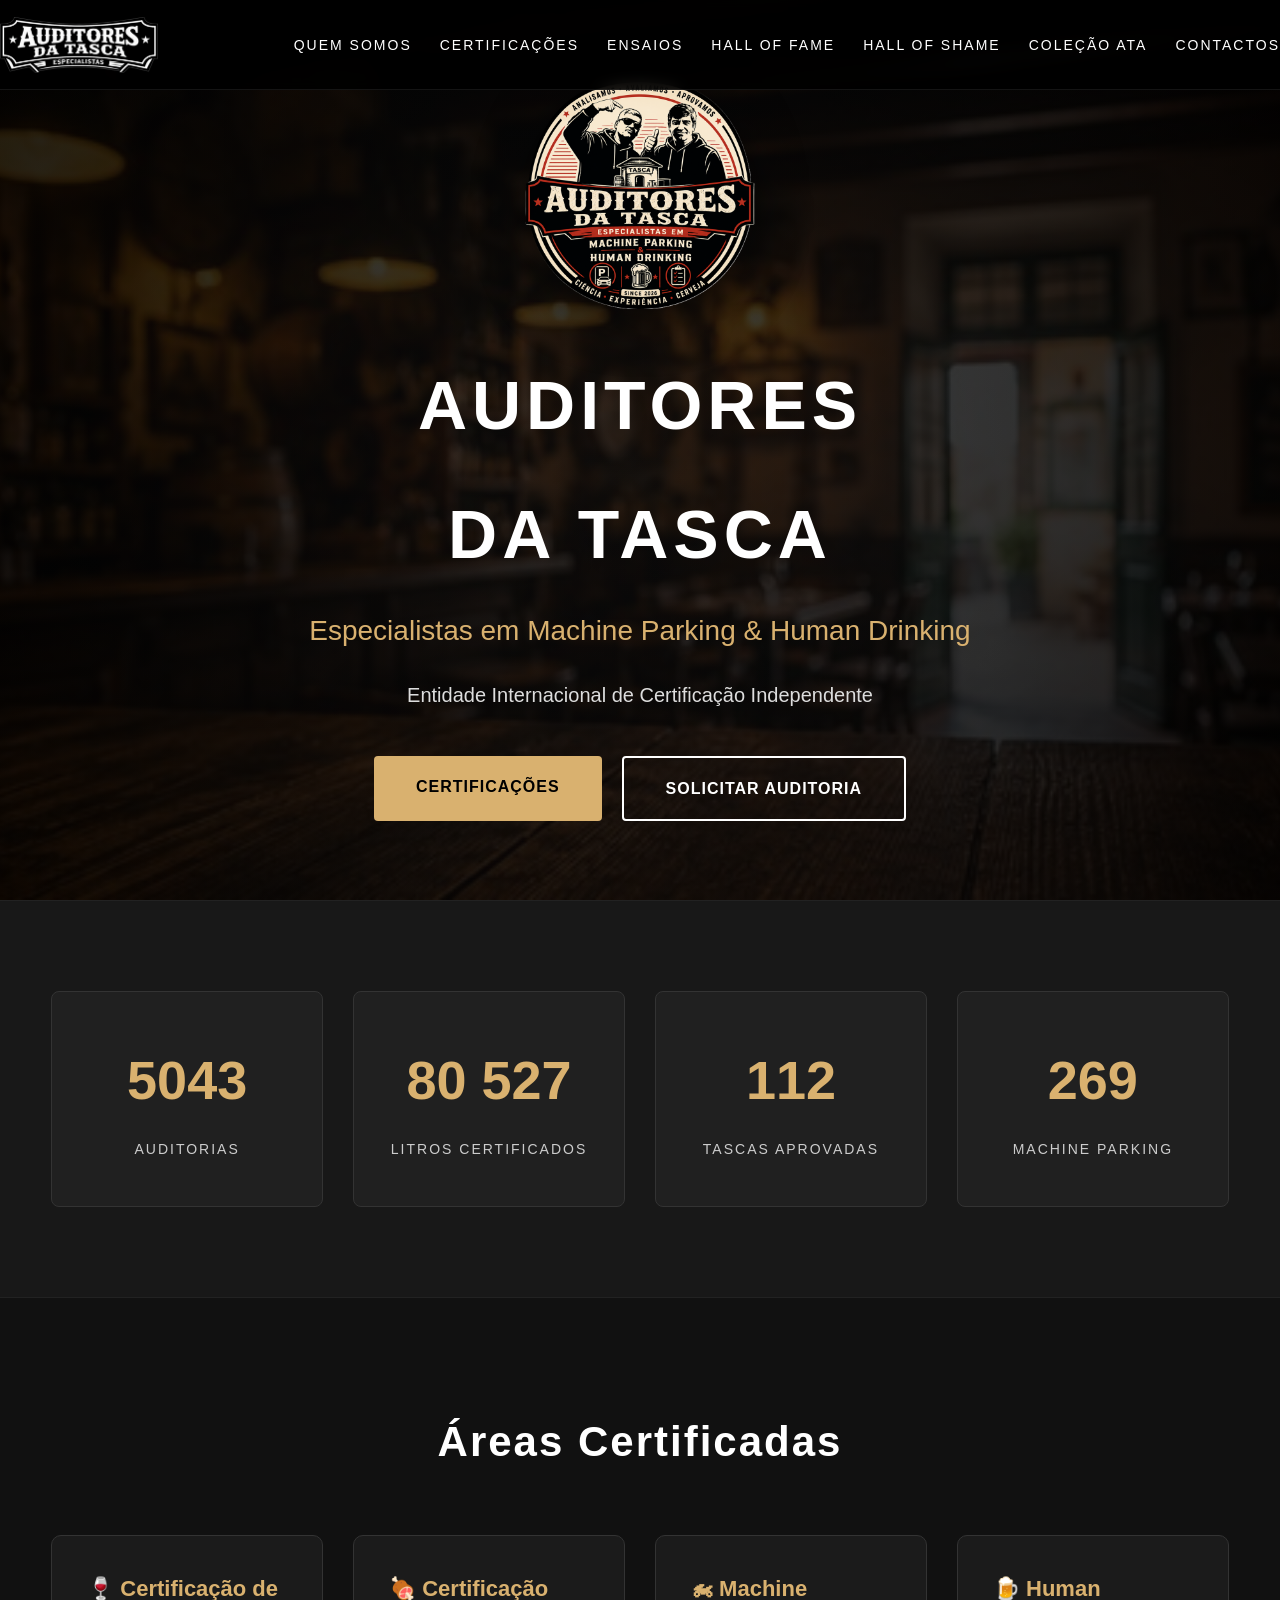
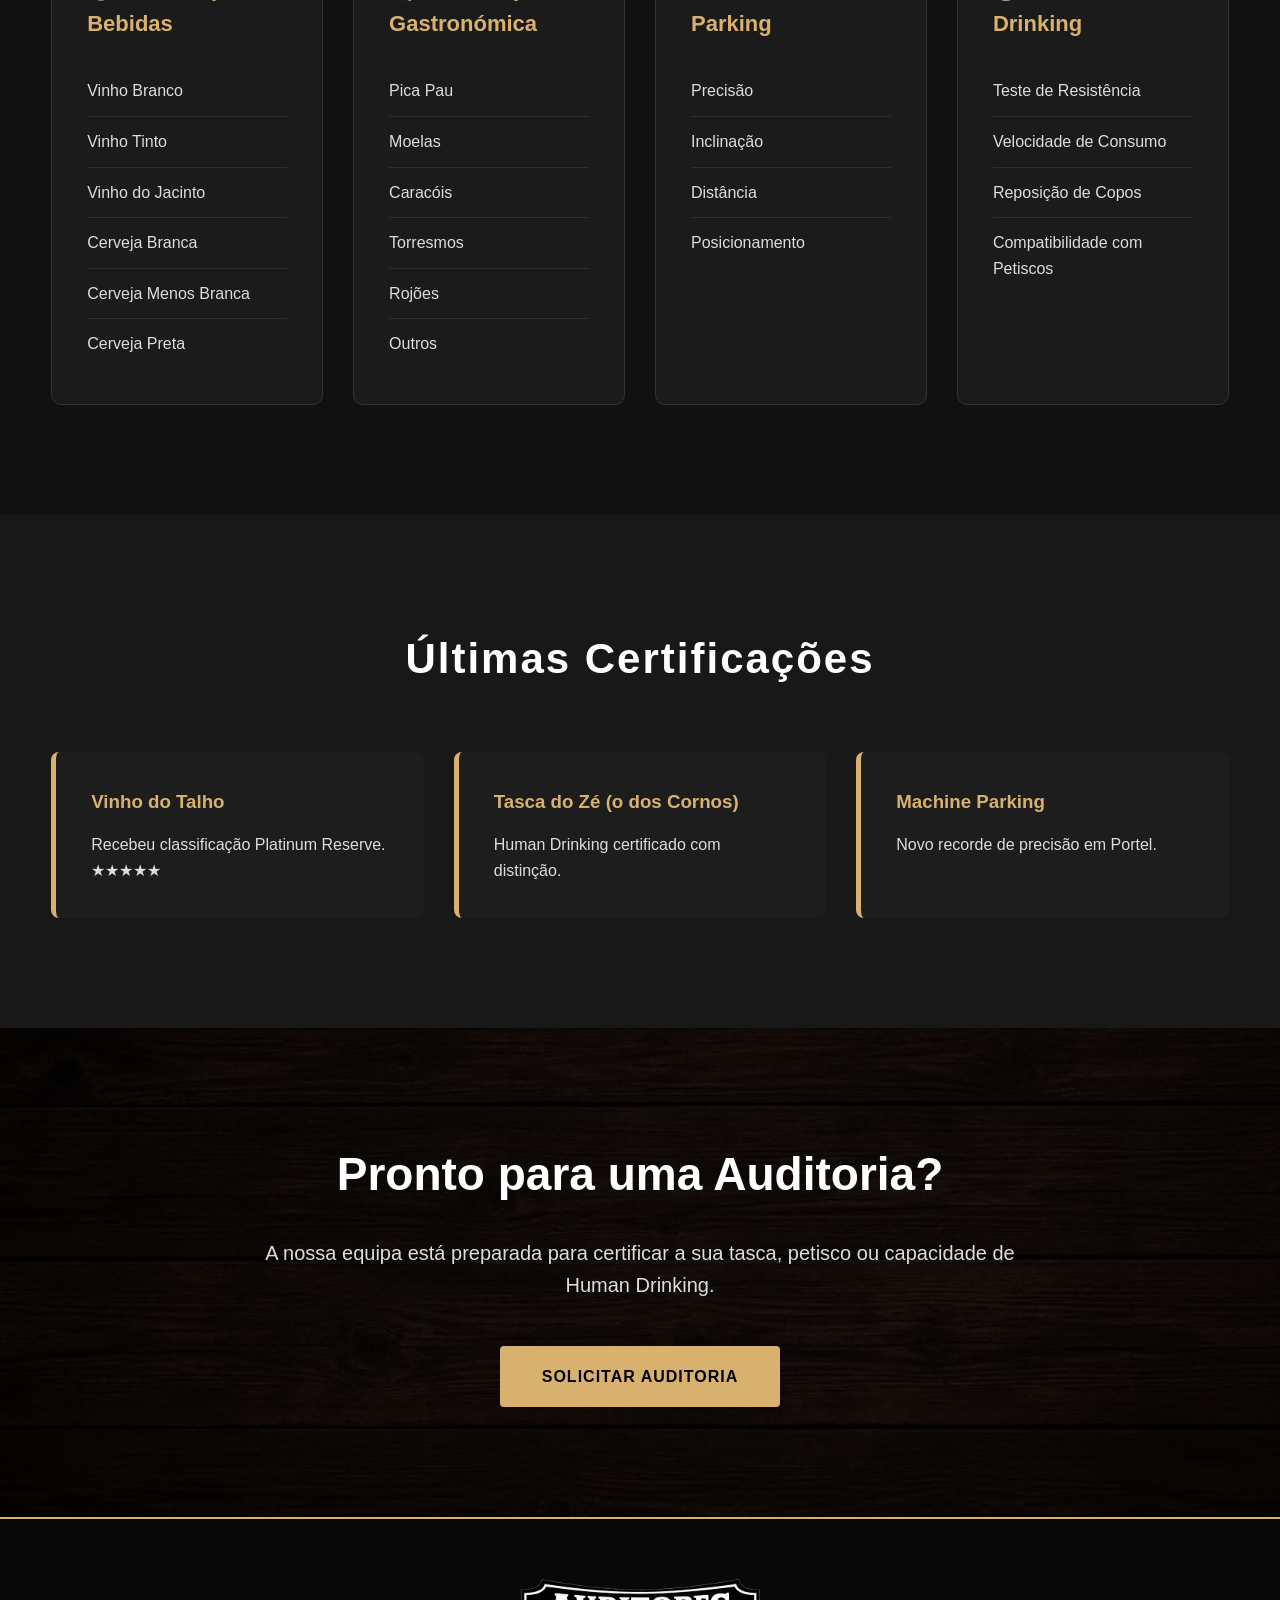
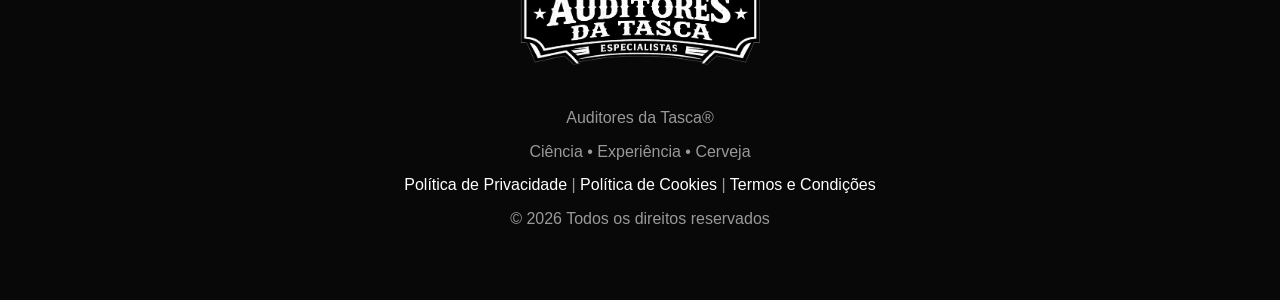
==== commit 87ee24c3: "Update index.html" ====
--- a/index.html
+++ b/index.html
@@ -31,7 +31,7 @@
             <a href="ensaios.html">Ensaios</a>
             <a href="hall-of-fame.html">Hall of Fame</a>
             <a href="hall-of-shame.html">Hall of Shame</a>
-            <a href="merchandising.html">Coleção Oficial ATA</a>
+            <a href="merchandising.html">Coleção ATA</a>
             <a href="contactos.html">Contactos</a>
 
         </nav>
--- a/assets/css/style.css
+++ b/assets/css/style.css
@@ -997,42 +997,55 @@
   }
 
 
-nav{
-
-    position:fixed;
-
-    top:80px;
-
-    left:0;
-
-    right:0;
-
-    bottom:0;
+#mainNav{
+
+    display:flex;
+
+    flex-wrap:nowrap;
+
+    justify-content:center;
+
+    align-items:center;
+
+    gap:8px;
+
+    width:100%;
+
+    overflow-x:auto;
+
+    overflow-y:hidden;
+
+    white-space:nowrap;
+
+    padding:0 8px;
+
+    -webkit-overflow-scrolling:touch;
+
+    scrollbar-width:none;
+
+}
+
+#mainNav a{
+
+    flex:0 0 auto;
+
+    width:auto;
+
+    padding:6px 0;
+
+    font-size:10px;
+
+    font-weight:600;
+
+    letter-spacing:0.3px;
+
+    border-bottom:none;
+
+}
+
+.menu-toggle{
 
     display:none;
-
-    flex-direction:column;
-
-    background:#111;
-
-    overflow-y:auto;
-
-    z-index:999;
-
-    padding:20px 0;
-
-}
-   .menu-toggle{
-
-    display:block;
-
-    z-index:1001;
-
-}
-
-nav.open{
-
-    display:flex;
 
 }
 
@@ -1074,18 +1087,9 @@
 
 
 
-  .brand img {
-    height: 42px;
-  }
-
-  .menu-toggle {
-    display: block;
-    z-index: 1002;
-  }
-
-  nav.open {
-    display: flex;
-  }
+.brand img {
+    height: 60px;
+}
 
   nav a {
     width: 100%;
